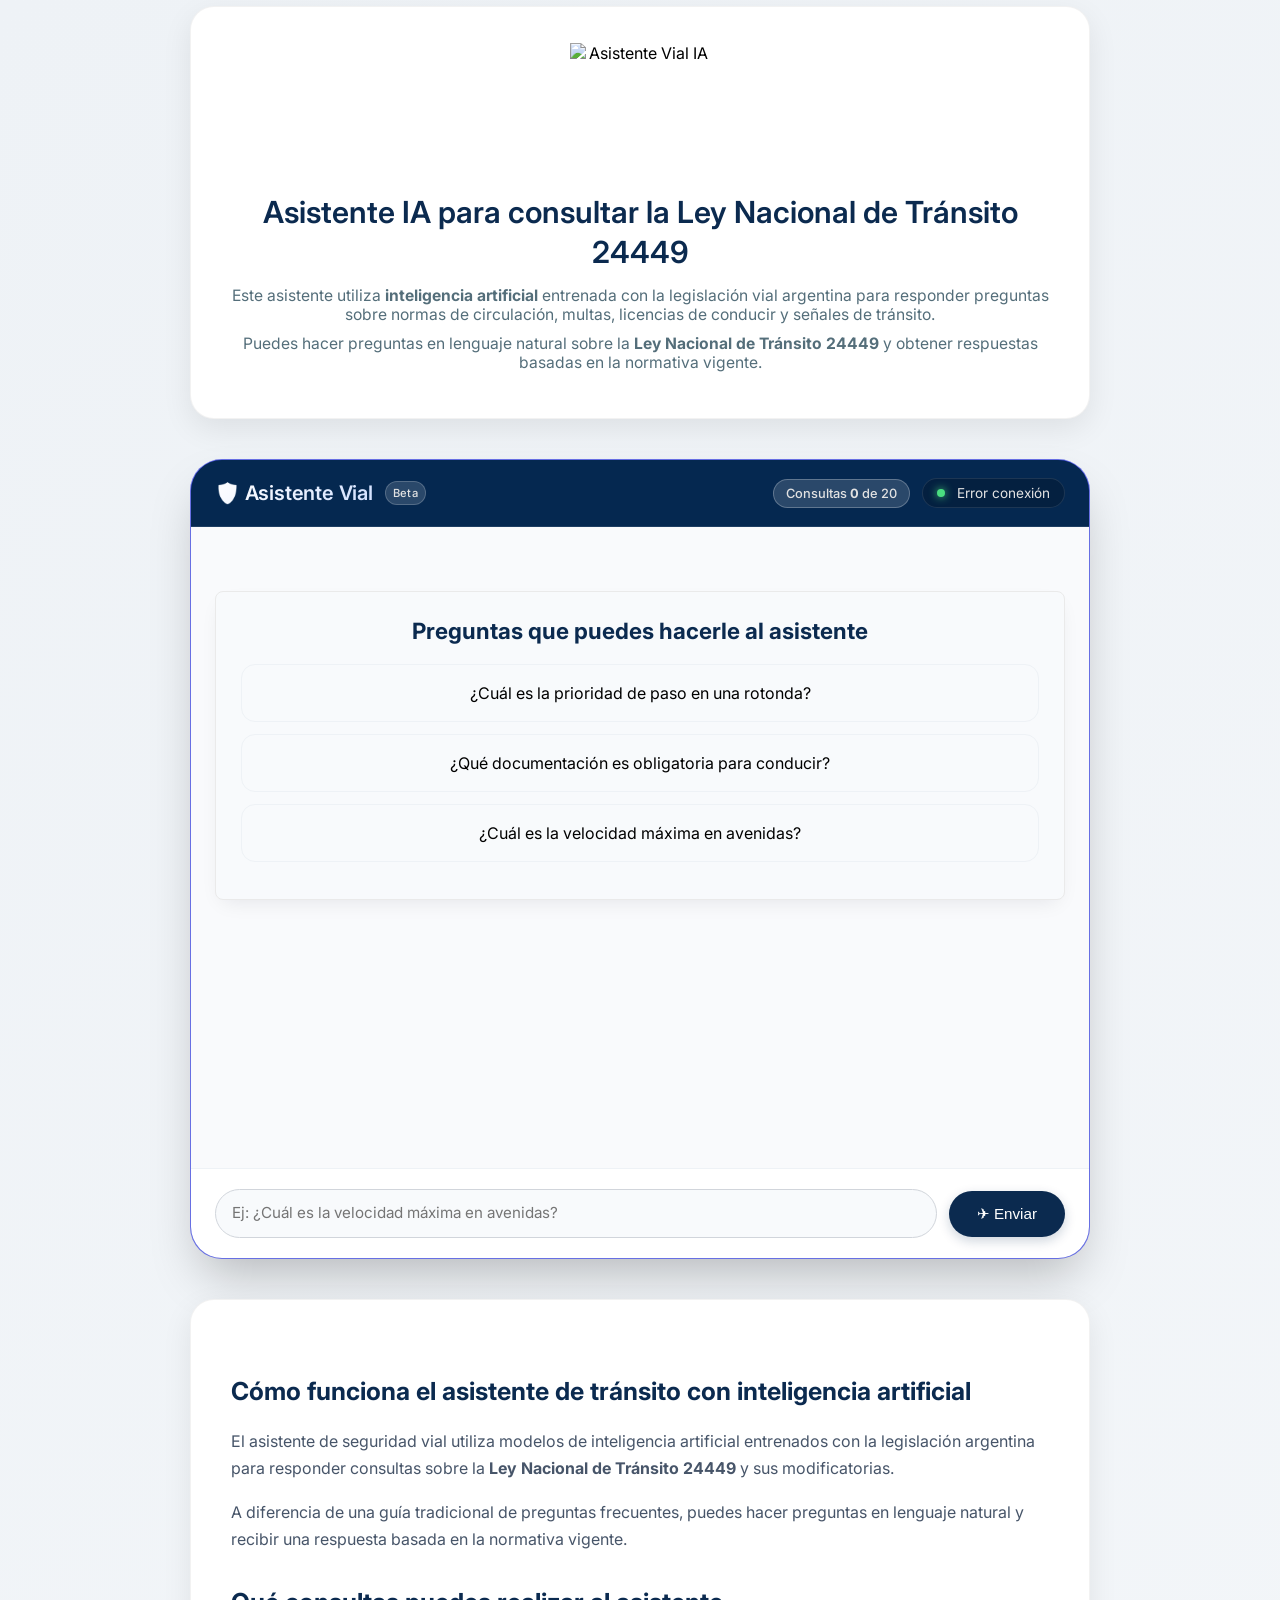
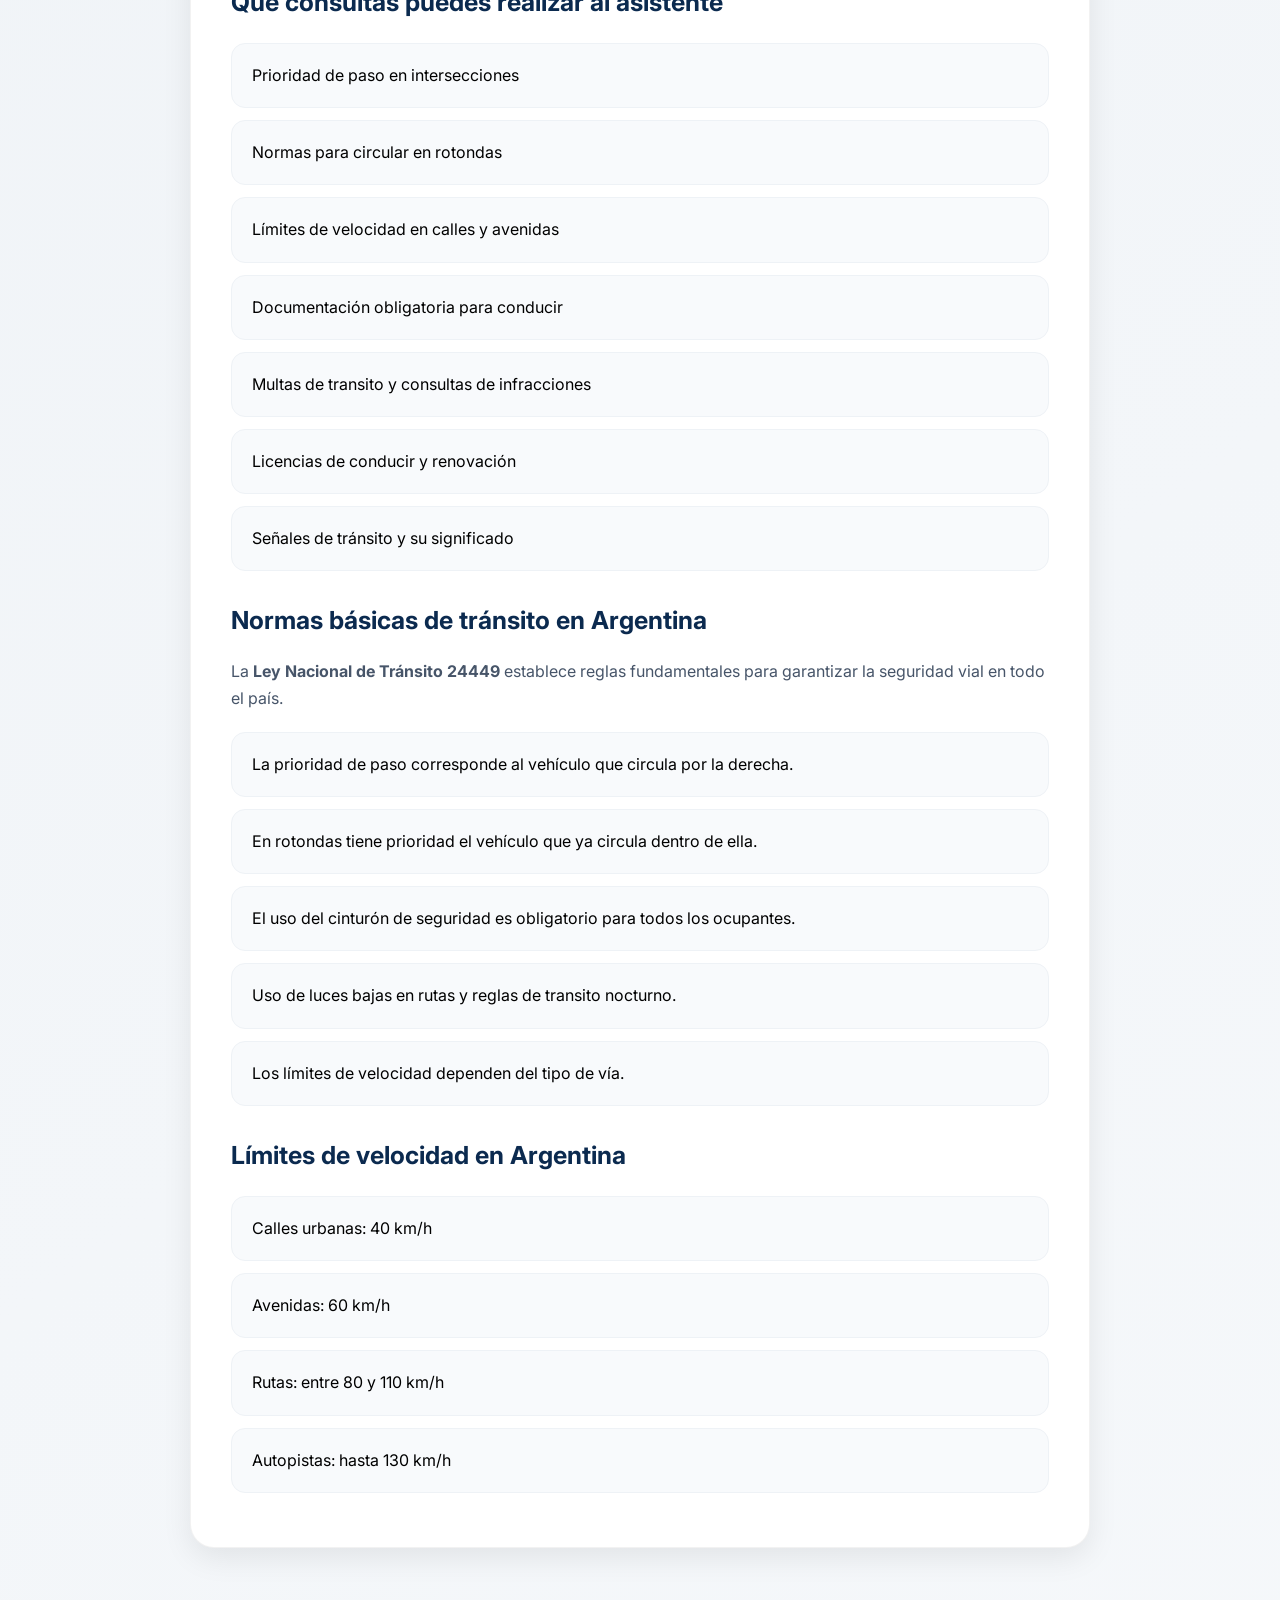
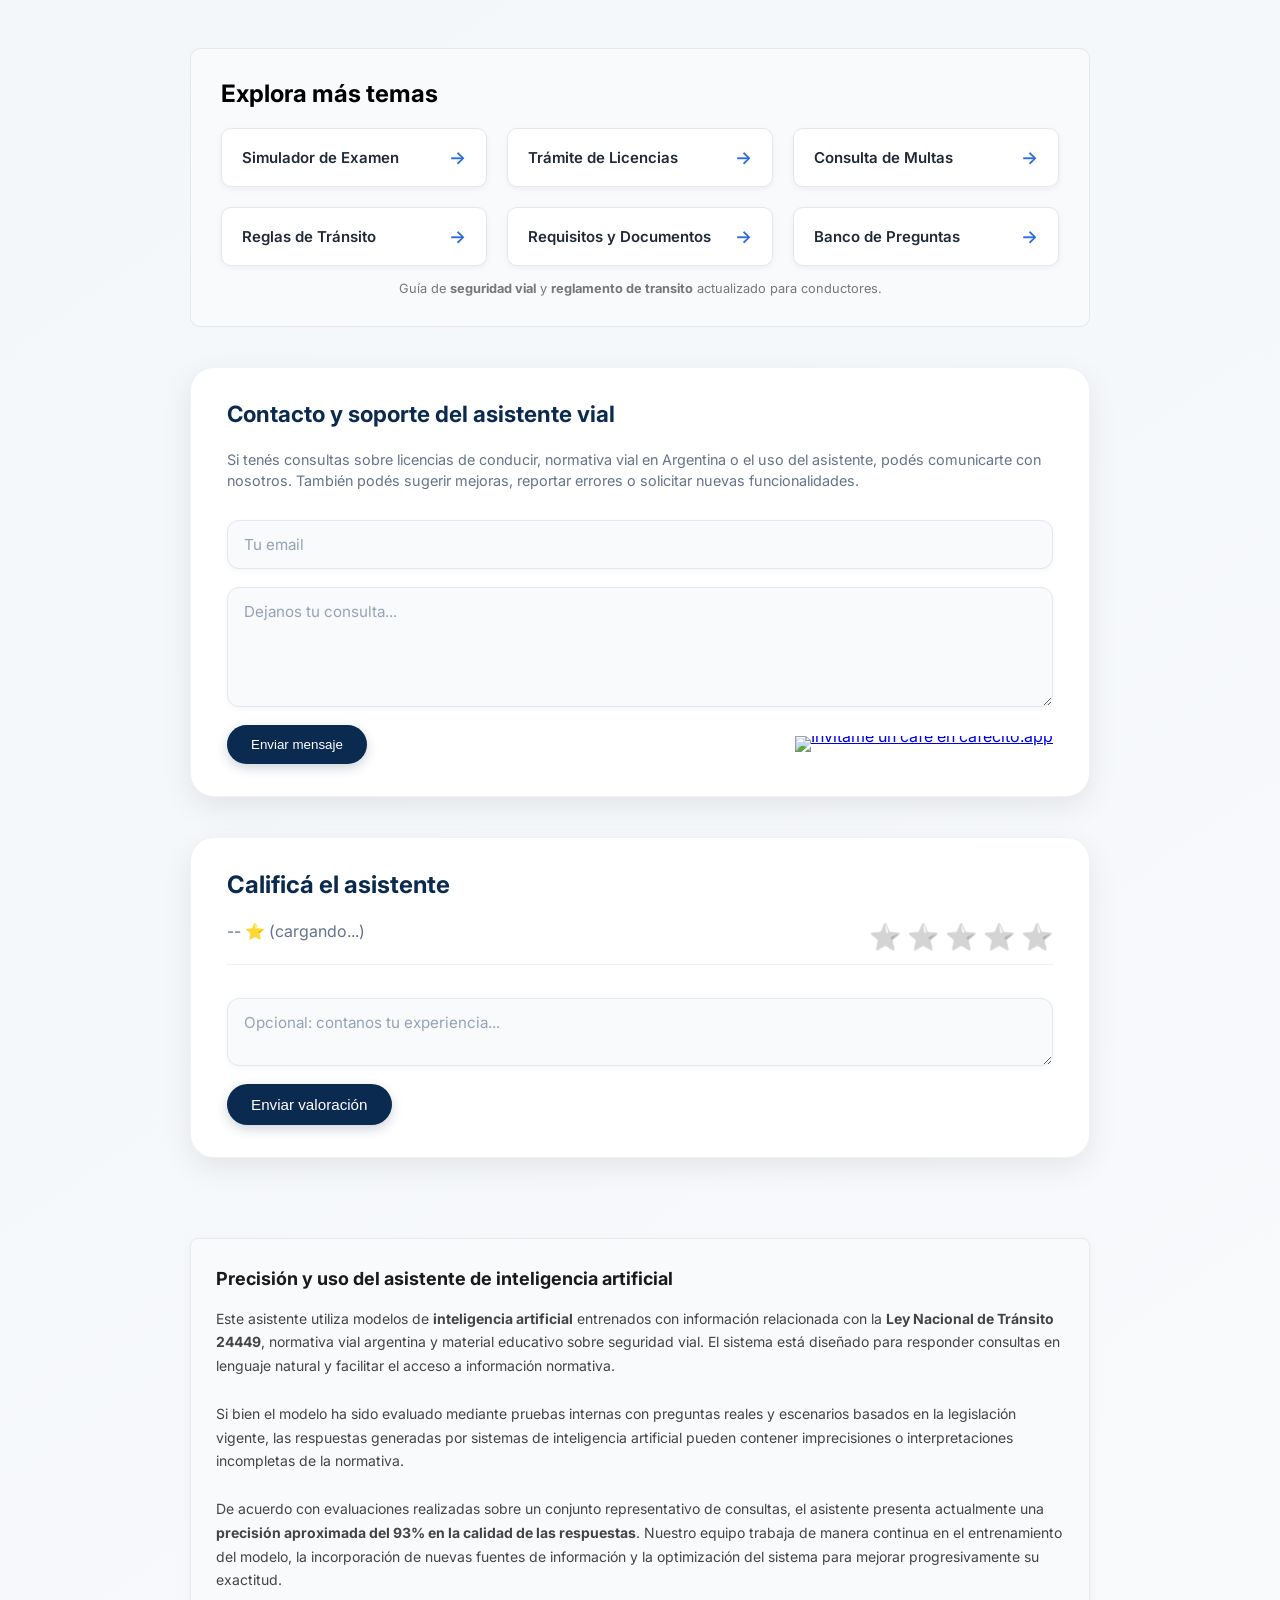
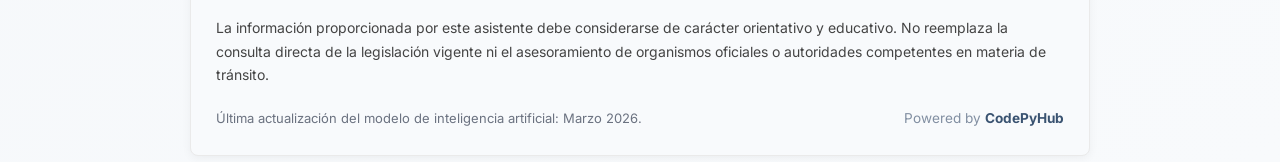
==== frontend/index.html @ a0063a39 "implemente seguridad en el examen con token de autenticacion, rate limit, etc. movi la logica al bac" ====
<!DOCTYPE html>
<html lang="es">
<head>
<meta charset="UTF-8">
<meta name="viewport" content="width=device-width, initial-scale=1.0">
<title>Asistente IA Ley de Tránsito 24449 | Consultar normas viales</title>
<meta name="description" content="Consultá gratis a una inteligencia artificial sobre la Ley Nacional de Tránsito 24449 en Argentina. Preguntá sobre multas, licencias de conducir, señales viales, prioridades de paso y normas de circulación.">
<meta name="robots" content="index, follow, max-snippet:-1, max-image-preview:large">
<link rel="canonical" href="https://seguridadvial.codepyhub.com/">
<link rel="icon" type="image/x-icon" href="/favicon.ico">
<link rel="icon" type="image/png" sizes="32x32" href="/static/favicon-32x32.png">
<link rel="icon" type="image/png" sizes="16x16" href="/static/favicon-16x16.png">
<link rel="icon" type="image/png" sizes="192x192" href="/static/android-chrome-192x192.png">
<link rel="icon" type="image/png" sizes="512x512" href="/static/android-chrome-512x512.png">
<link rel="apple-touch-icon" href="/static/apple-touch-icon.png">
<link rel="manifest" href="/static/site.webmanifest">
<meta name="theme-color" content="#000000">
<meta name="mobile-web-app-capable" content="yes">
<meta name="apple-mobile-web-app-status-bar-style" content="black-translucent">
<link rel="stylesheet" href="/frontend/css/styles.css?v=1.0.54">
<link href="https://fonts.googleapis.com/css2?family=Inter:wght@400;500;600&display=swap" rel="stylesheet">
<meta property="og:title" content="Asistente IA de la Ley de Tránsito 24449">
<meta property="og:description" content="Consultá normas de tránsito y la Ley 24449 usando inteligencia artificial.">
<meta property="og:type" content="website">
<meta property="og:url" content="https://seguridadvial.codepyhub.com/">
<meta property="og:locale" content="es_AR">
<meta property="og:site_name" content="Asistente Vial IA">
<meta name="twitter:card" content="summary_large_image">
<meta name="twitter:title" content="Asistente IA Ley de Tránsito 24449">
<meta name="twitter:description" content="Preguntá a una inteligencia artificial sobre normas de tránsito en Argentina">
<meta property="og:image" content="https://seguridadvial.codepyhub.com/static/screenshot-desktop.png">
<meta name="twitter:image" content="https://seguridadvial.codepyhub.com/static/screenshot-desktop.png">

<script type="application/ld+json">
{
"@context":"https://schema.org",
"@type":"WebSite",
"name":"Asistente de Seguridad Vial IA",
"url":"https://seguridadvial.codepyhub.com/",
"inLanguage":"es-AR",
"potentialAction":{
"@type":"SearchAction",
"target":"https://seguridadvial.codepyhub.com/?q={search_term_string}",
"query-input":"required name=search_term_string"
}
}
</script>

<script type="application/ld+json">
{
  "@context": "https://schema.org",
  "@type": "SoftwareApplication",
  "name": "Asistente de Seguridad Vial IA",
  "applicationCategory": "LegalAssistant",
  "operatingSystem": "Web",
  "url": "https://seguridadvial.codepyhub.com/",
  "description": "Asistente basado en inteligencia artificial para consultar la Ley Nacional de Tránsito 24449 en Argentina.",
  "inLanguage": "es-AR",
  "offers": {
    "@type": "Offer",
    "price": "0",
    "priceCurrency": "ARS"
  },
  "aggregateRating": {
    "@type": "AggregateRating",
    "ratingValue": "4.9",
    "reviewCount": "12"
  }
}
</script>

<script type="application/ld+json">
{
"@context":"https://schema.org",
"@type":"WebApplication",
"name":"Asistente IA Ley de Tránsito 24449",
"url":"https://seguridadvial.codepyhub.com/",
"applicationCategory":"LegalAssistant",
"browserRequirements":"Requires JavaScript",
"description":"Herramienta de inteligencia artificial para consultar la Ley Nacional de Tránsito 24449 en Argentina.",
"inLanguage":"es-AR"
}
</script>

<script type="application/ld+json">
{
"@context":"https://schema.org",
"@type":"FAQPage",
"mainEntity":[
{
"@type":"Question",
"name":"¿Quién tiene prioridad en una rotonda?",
"acceptedAnswer":{
"@type":"Answer",
"text":"Tiene prioridad el vehículo que ya circula dentro de la rotonda."
}
},
{
"@type":"Question",
"name":"¿Cuál es la velocidad máxima en avenidas?",
"acceptedAnswer":{
"@type":"Answer",
"text":"La velocidad máxima general en avenidas es de 60 km/h salvo señalización diferente."
}
},
{
"@type":"Question",
"name":"¿Qué documentos debo llevar para conducir?",
"acceptedAnswer":{
"@type":"Answer",
"text":"Debes portar licencia de conducir vigente, DNI, cédula del vehículo y comprobante de seguro obligatorio."
}
}
]
}
</script>

<script src="https://analytics.ahrefs.com/analytics.js" data-key="5gba/mo6naqTxAq/7fGZrQ" async></script>

</head>
<body>
<div class="page">
<section class="welcome-title">
<div class="logo-icon">
  <img src="/static/apple-touch-icon.png" alt="Asistente Vial IA" />
</div><h1>Asistente IA para consultar la Ley Nacional de Tránsito 24449</h1>
<p>
Este asistente utiliza <strong>inteligencia artificial</strong> entrenada con la legislación vial argentina para responder preguntas sobre normas de circulación, multas, licencias de conducir y señales de tránsito.
</p>
<p>
Puedes hacer preguntas en lenguaje natural sobre la <strong>Ley Nacional de Tránsito 24449</strong> y obtener respuestas basadas en la normativa vigente.
</p>
</section>

<div class="app">
<header class="header">
<div class="header-left">
<div class="logo">🛡️ Asistente Vial</div>
<span class="badge">Beta</span>
</div>

<div class="header-right">
<div class="query-counter" id="queryCounter">
<span id="queryLabel">Consultas</span>
<strong id="queryCount">0</strong>
<span id="queryLimit">de 20</span>
</div>

<div class="status online">
Conectado
</div>
<button id="logoutBtn" class="logout-btn" style="display:none;">
Cerrar sesión
</button>
</div>

</header>
<main id="chat" class="chat-window" role="application" aria-label="Asistente IA de tránsito">
<section class="welcome">
<h2>Preguntas que puedes hacerle al asistente</h2>
<ul class="faq-list">
<li>¿Cuál es la prioridad de paso en una rotonda?</li>
<li>¿Qué documentación es obligatoria para conducir?</li>
<li>¿Cuál es la velocidad máxima en avenidas?</li>
</ul>
</section>

</main>
<footer class="input-area">
<textarea
id="question" maxlength="400"
placeholder="Ej: ¿Cuál es la velocidad máxima en avenidas?"
autocomplete="off"
aria-label="Escribe tu pregunta sobre tránsito"
rows="1"
></textarea>

<button id="send">
✈ Enviar
</button>

</footer>
</div>
<section class="cta-login" id="ctaLogin" style="display:none;">
<h3>Consultas gratuitas sobre tránsito</h3>
<p>
Creá una cuenta gratuita para seguir consultando al asistente inteligente sobre normas viales en Argentina.
</p>
<div class="cta-buttons" id="authButtons">
<a href="/frontend/login.html" class="auth-btn login-btn">
Iniciar sesión
</a>
<a href="/frontend/register.html" class="auth-btn register-btn">
Crear cuenta
</a>
</div>
</section>

<section class="seo-content">
<h2>Cómo funciona el asistente de tránsito con inteligencia artificial</h2>
<p>
El asistente de seguridad vial utiliza modelos de inteligencia artificial entrenados con la legislación argentina para responder consultas sobre la <strong>Ley Nacional de Tránsito 24449</strong> y sus modificatorias.
</p>
<p>
A diferencia de una guía tradicional de preguntas frecuentes, puedes hacer preguntas en lenguaje natural y recibir una respuesta basada en la normativa vigente.
</p>
<h2>Qué consultas puedes realizar al asistente</h2>
<ul class="faq-list">
<li>Prioridad de paso en intersecciones</li>
<li>Normas para circular en rotondas</li>
<li>Límites de velocidad en calles y avenidas</li>
<li>Documentación obligatoria para conducir</li>
<li>Multas de transito y consultas de infracciones</li>
<li>Licencias de conducir y renovación</li>
<li>Señales de tránsito y su significado</li>
</ul>
<h2>Normas básicas de tránsito en Argentina</h2>
<p>
La <strong>Ley Nacional de Tránsito 24449</strong> establece reglas fundamentales para garantizar la seguridad vial en todo el país.
</p>

<ul class="faq-list">
<li>La prioridad de paso corresponde al vehículo que circula por la derecha.</li>
<li>En rotondas tiene prioridad el vehículo que ya circula dentro de ella.</li>
<li>El uso del cinturón de seguridad es obligatorio para todos los ocupantes.</li>
<li>Uso de luces bajas en rutas y reglas de transito nocturno.</li>
<li>Los límites de velocidad dependen del tipo de vía.</li>
</ul>

<h2>Límites de velocidad en Argentina</h2>

<ul class="faq-list">
<li>Calles urbanas: 40 km/h</li>
<li>Avenidas: 60 km/h</li>
<li>Rutas: entre 80 y 110 km/h</li>
<li>Autopistas: hasta 130 km/h</li>
</ul>

</section>
 
<section class="faq-topics" id="seccion-enlaces" style="max-width: 900px; margin-left: auto; margin-right: auto;">
  <h2>Explora más temas</h2>
  <div class="faq-links">
    <a href="/examen/" title="Simulador de examen de transito">Simulador de Examen</a>
    <a href="/faq/licencias/" title="Tramite de licencias de conducir">Trámite de Licencias</a>
    <a href="/faq/multas/" title="Consulta de multas de transito">Consulta de Multas</a>
    <a href="/faq/normas/" title="Normativa y reglas de transito">Reglas de Tránsito</a>
    <a href="/faq/documentacion/" title="Papeles y documentacion para circular">Requisitos y Documentos</a>
    <a href="/faq/examen/" title="Preguntas examen de transito">Banco de Preguntas</a>
  </div>
  <p style="font-size: 0.8em; color: #777; text-align: center; margin-top: 15px;">
    Guía de <strong>seguridad vial</strong> y <strong>reglamento de transito</strong> actualizado para conductores.
  </p>
  <p style="display:none;">
    Encontrá respuestas sobre leyes de transito, señales y seguridad vial en Argentina. 
    Guía completa de transito para conductores y examen nacional.
  </p>
</section>

<section class="contact-section">
    <div class="contact-box">
        <h2>Contacto y soporte del asistente vial</h2>
        <p class="contact-subtitle">
        Si tenés consultas sobre licencias de conducir, normativa vial en Argentina o el uso del asistente,
        podés comunicarte con nosotros. También podés sugerir mejoras, reportar errores o solicitar nuevas funcionalidades.
        </p>
        
        <div class="contact-row">
            <input type="email" id="contactEmail" placeholder="Tu email" required>
        </div>
        
        <textarea id="contactMessage" placeholder="Dejanos tu consulta..." rows="1" maxlength="600" required ></textarea>
        
        <div class="contact-actions" style="display: flex; justify-content: space-between; align-items: center; gap: 20px; flex-wrap: wrap;">
            <button onclick="sendContact()" id="contactBtn">Enviar mensaje</button>
            
            <a href='https://cafecito.app/codepyhub' rel='noopener' target='_blank'>
                <img srcset='https://cdn.cafecito.app/imgs/buttons/button_2.png 1x, https://cdn.cafecito.app/imgs/buttons/button_2_2x.png 2x, https://cdn.cafecito.app/imgs/buttons/button_2_3.75x.png 3.75x' 
                    src='https://cdn.cafecito.app/imgs/buttons/button_2.png' 
                    alt='Invitame un café en cafecito.app' />
            </a>
        </div>
        
        <div id="contactFeedback" style="display: none; margin-top: 15px; padding: 10px; border-radius: 8px;"></div>
    </div>
</section>

<section class="review-section">
  <h2>Calificá el asistente</h2>

  <div class="review-header">
    <div class="rating-display">
      <span id="avgRating">--</span> ⭐
      <span id="totalReviews">(cargando...)</span>
    </div>

    <div class="stars" id="stars">
      <span class="star" data-value="1">⭐</span>
      <span class="star" data-value="2">⭐</span>
      <span class="star" data-value="3">⭐</span>
      <span class="star" data-value="4">⭐</span>
      <span class="star" data-value="5">⭐</span>
    </div>

  </div>

  <textarea id="reviewComment" placeholder="Opcional: contanos tu experiencia..." maxlength="600"></textarea>

<button id="reviewSubmit">Enviar valoración</button>
  <div id="reviewFeedback" style="display: none;"></div>
</section>

<section class="ai-disclaimer">
<h2>Precisión y uso del asistente de inteligencia artificial</h2>
<p>
Este asistente utiliza modelos de <strong>inteligencia artificial</strong> entrenados con información relacionada con la 
<strong>Ley Nacional de Tránsito 24449</strong>, normativa vial argentina y material educativo sobre seguridad vial.
El sistema está diseñado para responder consultas en lenguaje natural y facilitar el acceso a información normativa.
</p><br>

<p>
Si bien el modelo ha sido evaluado mediante pruebas internas con preguntas reales y escenarios basados en la legislación vigente,
las respuestas generadas por sistemas de inteligencia artificial pueden contener imprecisiones o interpretaciones incompletas
de la normativa.
</p><br>

<p>
De acuerdo con evaluaciones realizadas sobre un conjunto representativo de consultas, el asistente presenta actualmente una
<strong>precisión aproximada del 93% en la calidad de las respuestas</strong>. Nuestro equipo trabaja de manera continua en el
entrenamiento del modelo, la incorporación de nuevas fuentes de información y la optimización del sistema para mejorar
progresivamente su exactitud.
</p><br>

<p>
La información proporcionada por este asistente debe considerarse de carácter orientativo y educativo. No reemplaza la consulta
directa de la legislación vigente ni el asesoramiento de organismos oficiales o autoridades competentes en materia de tránsito.
</p>
<div class="final" style="display: flex; justify-content: space-between; align-items: baseline; margin-top: 20px;">
  <p class="ai-update" style="margin: 0;">
  Última actualización del modelo de inteligencia artificial: Marzo 2026.
  </p>

  <small class="contact-signature">
      Powered by <strong>CodePyHub</strong>
  </small>
</div>
</section>

</div>

<script src="/frontend/js/app.js?v=1.84"></script>
<script>
  const textarea = document.getElementById('question');
  const MAX_HEIGHT = 150;
  const MAX_LENGTH = 400;

  if (textarea) {
    textarea.addEventListener('input', () => {
      textarea.style.height = 'auto';
      const newHeight = textarea.scrollHeight;
      if (newHeight <= MAX_HEIGHT) {
        textarea.style.height = newHeight + 'px';
        textarea.style.overflowY = 'hidden';
      } else {
        textarea.style.height = MAX_HEIGHT + 'px';
        textarea.style.overflowY = 'auto';
      }
      if (textarea.value.length >= MAX_LENGTH) {
        textarea.style.borderColor = 'red';
      } else {
        textarea.style.borderColor = '';
      }
    });
  }

  if ('serviceWorker' in navigator) {
    window.addEventListener('load', () => {
      navigator.serviceWorker.register('/static/sw.js')
        .then(reg => console.log('PWA: Asistente Vial listo'))
        .catch(err => console.error('PWA: Error', err));
    });
  }

  document.addEventListener('DOMContentLoaded', function() {
    const simuladorLink = document.querySelector('a[href="/examen/"]');
    if (simuladorLink) {
      simuladorLink.addEventListener('click', function(e) {
        e.preventDefault();

        const mensaje = document.createElement('div');
        mensaje.textContent = '¡Nuevo simulador! Estará disponible el próximo lunes 30, con más funcionalidades y mayor seguridad.';
        mensaje.style.position = 'fixed';
        mensaje.style.bottom = '20px';
        mensaje.style.left = '50%';
        mensaje.style.transform = 'translateX(-50%)';
        mensaje.style.backgroundColor = '#1a3e6f';
        mensaje.style.color = 'white';
        mensaje.style.padding = '12px 24px';
        mensaje.style.borderRadius = '40px';
        mensaje.style.fontSize = '0.9rem';
        mensaje.style.fontWeight = '500';
        mensaje.style.zIndex = '9999';
        mensaje.style.boxShadow = '0 4px 12px rgba(0,0,0,0.2)';
        mensaje.style.animation = 'fadeInUp 0.3s ease';
        document.body.appendChild(mensaje);

        setTimeout(() => {
          mensaje.style.opacity = '0';
          mensaje.style.transition = 'opacity 0.3s';
          setTimeout(() => mensaje.remove(), 300);
        }, 5000);
      });
    }
  });
</script>

<style>
@keyframes fadeInUp {
  from {
    opacity: 0;
    transform: translate(-50%, 20px);
  }
  to {
    opacity: 1;
    transform: translate(-50%, 0);
  }
}
</style>

</body>
</html>
---- frontend/css/styles.css ----
* {
    margin: 0;
    padding: 0;
    box-sizing: border-box;
}

body {
    font-family: 'Inter', sans-serif;
    background: linear-gradient(145deg, #eef2f6 0%, #f8fafc 100%);
    min-height: 100vh;
    display: flex;
    justify-content: center;
    align-items: flex-start;
    padding: 6px 6px;
}

.page{
    width:100%;
    max-width:1000px;
    margin:0 auto;
    display:flex;
    flex-direction:column;
    align-items:center;
    gap:40px;
    padding-left:16px;
    padding-right:16px;
}

/* ========================= */
/* HERO TITLE */
/* ========================= */
.welcome-title{
    width:100%;
    max-width:900px;
    text-align:center;
    background:white;
    padding:36px 32px;
    border-radius:24px;
    box-shadow:0 10px 30px rgba(0,0,0,0.08);
    border:1px solid rgba(0,0,0,0.05);
}

.welcome-title span{
    font-size:3rem;
    display:block;
    margin-bottom:14px;
}

.welcome-title h1{
    font-size:1.9rem;
    font-weight:600;
    color:#0b2a4f;
    margin-bottom:14px;
    line-height:1.3;
}

.welcome-title p{
    color:#546e7a;
    font-size:0.98rem;
    margin-bottom:10px;
}

/* ========================= */
/* APP CONTAINER */
/* ========================= */
.app{
    width:100%;
    max-width:900px;
    height:85vh;
    min-height:800px;
    background:#2530d6;
    border-radius:32px;
    box-shadow:0 25px 50px -12px rgba(0,0,0,0.25);
    display:flex;
    flex-direction:column;
    overflow:hidden;
    border:1px solid rgba(255,255,255,0.3);
}

/* HEADER */
.header {
    background: #052850;
    color: rgb(226, 226, 226);
    padding: 18px 24px;
    display: flex;
    justify-content: space-between;
    align-items: center;
    border-bottom: 1px solid rgba(255, 255, 255, 0.1);
}

.header-left {
    display: flex;
    align-items: center;
    gap: 12px;
}

.header-right {
    display: flex;
    align-items: center;
    gap: 12px;
}

.logo {
    font-weight: 600;
    font-size: 1.25rem;
    letter-spacing: -0.01em;
    background: linear-gradient(135deg, #fff, #d1e0ff);
    -webkit-background-clip: text;
    -webkit-text-fill-color: transparent;
    background-clip: text;
}

.badge {
    background: rgba(255, 255, 255, 0.15);
    padding: 4px 7px;
    border-radius: 40px;
    font-size: 0.7rem;
    font-weight: 500;
    letter-spacing: 0.3px;
    border: 1px solid rgba(255, 255, 255, 0.2);
}

.status {
    font-size: 0.85rem;
    display: flex;
    align-items: center;
    gap: 6px;
    background: rgba(0, 0, 0, 0.2);
    padding: 6px 14px;
    border-radius: 40px;
    border: 1px solid rgba(255, 255, 255, 0.1);
}

.status.online::before {
    content: '';
    display: inline-block;
    width: 8px;
    height: 8px;
    background: #4ade80;
    border-radius: 50%;
    box-shadow: 0 0 8px #4ade80;
    margin-right: 6px;
}

/* QUERY COUNTER */
.query-counter{
    font-size:0.8rem;
    background:rgba(255,255,255,0.15);
    padding:6px 12px;
    border-radius:40px;
    border:1px solid rgba(255,255,255,0.25);
    font-weight:500;
}

/* CHAT WINDOW */
.chat-window {
    flex: 1.5;
    overflow-y: auto;
    padding: 24px;
    background: #f9fafc;
    display: flex;
    flex-direction: column;
    gap: 32px;
    scroll-behavior: smooth;
}

/* ========================= */
/* CHAT INTRO QUESTIONS */
/* ========================= */
.welcome{
    text-align:center;
    padding:24px 20px;
    background:white;
    border-radius:20px;
    box-shadow:0 8px 20px -8px rgba(0,20,40,0.1);
    border:1px solid rgba(0,0,0,0.04);
}

.welcome h2{
    font-size:1.4rem;
    color:#0b2a4f;
    margin-bottom:16px;
}

.welcome p{
    color:#546e7a;
    font-size:0.95rem;
}

/* ========================= */
/* MESSAGES */
.message {
    max-width: 65%;
    padding: 14px 18px;
    border-radius: 20px;
    line-height: 1.5;
    font-size: 0.95rem;
    word-wrap: break-word;
    box-shadow: 0 2px 10px rgba(0, 0, 0, 0.02);
    animation: fadeIn 0.3s ease;
}

@keyframes fadeIn {
    from { opacity: 0; transform: translateY(8px); }
    to { opacity: 1; transform: translateY(0); }
}

.message.user {
    background: #0b2a4f;
    color: white;
    align-self: flex-end;
    border-bottom-right-radius: 4px;
}

.message.bot {
    background: white;
    color: #1e2f3e;
    align-self: flex-start;
    border-bottom-left-radius: 4px;
    border: 1px solid #eef2f6;
}

.message.bot.typing {
    background: #eef2f6;
    color: #4b5563;
    font-style: italic;
    display: flex;
    align-items: center;
    gap: 6px;
}

.typing-indicator {
    display: inline-flex;
    gap: 4px;
}

.typing-indicator span {
    width: 6px;
    height: 6px;
    background: #6b7280;
    border-radius: 50%;
    animation: typing 1.4s infinite;
}

.typing-indicator span:nth-child(2) { animation-delay: 0.2s; }
.typing-indicator span:nth-child(3) { animation-delay: 0.4s; }

@keyframes typing {
    0%, 60%, 100% { opacity: 0.3; transform: translateY(0); }
    30% { opacity: 1; transform: translateY(-4px); }
}

/* INPUT AREA */
.input-area {
    display: flex;
    padding: 20px 24px;
    background: white;
    border-top: 1px solid #eef2f6;
    gap: 12px;
    align-items: center;
}

.input-area input {
    flex: 1;
    min-width: 0;
    padding: 14px 18px;
    border: 1px solid #e2e8f0;
    border-radius: 40px;
    font-size: 0.95rem;
    outline: none;
    transition: all 0.2s;
    background: #f8fafc;
}

.input-area input:focus {
    border-color: #0b2a4f;
    box-shadow: 0 0 0 3px rgba(11, 42, 79, 0.1);
    background: white;
}

.input-area input::placeholder {
    color: #94a3b8;
}

.input-area button {
    flex: 0 0 auto;
    background: #0b2a4f;
    color: white;
    border: none;
    padding: 14px 28px;
    border-radius: 40px;
    font-weight: 500;
    font-size: 0.95rem;
    cursor: pointer;
    transition: all 0.2s;
    box-shadow: 0 4px 12px rgba(11, 42, 79, 0.2);
    white-space: nowrap;
}

.input-area button:hover {
    background: #15457c;
    transform: scale(1.02);
    box-shadow: 0 6px 16px rgba(11, 42, 79, 0.3);
}

.input-area button:active {
    transform: scale(0.98);
}

.input-area textarea {
    flex: 1;
    min-width: 0;
    padding: 12px 16px;
    border: 1px solid #d1d5db;
    border-radius: 40px;
    font-size: 0.95rem;
    outline: none;
    transition: all 0.2s;
    background: #f8fafc;
    resize: none;
    overflow-y: hidden;
    font-family: 'Inter', sans-serif;
    line-height: 1.5;
    min-height: 44px;
    max-height: 180px;
}

.input-area textarea:focus {
    border-color: #0b2a4f;
    box-shadow: 0 0 0 3px rgba(11, 42, 79, 0.1);
    background: white;
}

.input-area textarea::-webkit-scrollbar {
    display: none;
}

.input-area textarea::-webkit-scrollbar-track {
    background: #f1f5f9;
    border-radius: 10px;
}

.input-area textarea::-webkit-scrollbar-thumb {
    background: #cbd5e1;
    border-radius: 10px;
}
/* SCROLLBAR */
.chat-window::-webkit-scrollbar {
    width: 6px;
}

.chat-window::-webkit-scrollbar-track {
    background: #f1f5f9;
}

.chat-window::-webkit-scrollbar-thumb {
    background: #cbd5e1;
    border-radius: 10px;
}

.chat-window::-webkit-scrollbar-thumb:hover {
    background: #94a3b8;
}

/* ========================= */
/* SEO / FAQ CONTENT */
.seo-content {
    width:100%;
    max-width:900px;
    background:white;
    border-radius:24px;
    padding:42px 40px;
    box-shadow:0 10px 30px rgba(0,0,0,0.08);
    border:1px solid rgba(0,0,0,0.05);
    line-height:1.7;
}

.seo-content h2{
    font-size:1.55rem;
    color:#0b2a4f;
    margin-top:28px;
    margin-bottom:16px;
}

.seo-content p{
    color:#475569;
    margin-bottom:16px;
}

.faq-list {
    list-style: none;
    margin-top: 20px;
}

.faq-list li {
    background: #f8fafc;
    padding: 18px 20px;
    border-radius: 14px;
    margin-bottom: 12px;
    border: 1px solid #eef2f6;
    transition: all 0.2s;
}

.faq-list li:hover {
    background: #f1f5f9;
    transform: translateY(-1px);
}

.faq-list strong {
    color: #0b2a4f;
}

.faq-cta-btn {
    display: inline-block;
    background: #0b2a4f;
    color: white;
    text-decoration: none;
    padding: 14px 28px;
    border-radius: 40px;
    font-weight: 500;
    font-size: 0.95rem;
    cursor: pointer;
    transition: all 0.2s;
    box-shadow: 0 4px 12px rgba(11, 42, 79, 0.2);
}

.faq-cta-btn:hover {
    background: #15457c;
    transform: scale(1.02);
    box-shadow: 0 6px 16px rgba(11, 42, 79, 0.3);
}

.faq-cta-btn:active {
    transform: scale(0.98);
}

/* ========================= */
/* BOTÓN CERRAR SESIÓN */
.logout-btn {
    background: #dc2626;             
    color: white;
    border: none;
    padding: 10px 24px;
    border-radius: 40px;
    font-weight: 500;
    font-size: 0.95rem;
    cursor: pointer;
    transition: all 0.2s;
    box-shadow: 0 4px 12px rgba(220, 38, 38, 0.3);
}

.logout-btn:hover {
    background: #b91c1c;             
    transform: scale(1.02);
    box-shadow: 0 6px 16px rgba(220, 38, 38, 0.4);
}

.logout-btn:active {
    transform: scale(0.98);
}

/* CTA LOGIN */
.cta-login{
    width:100%;
    max-width:900px;
    background:white;
    padding:36px;
    border-radius:24px;
    text-align:center;
    box-shadow:0 10px 30px rgba(0,0,0,0.08);
    border:1px solid rgba(0,0,0,0.05);
}

.cta-login h3{
    font-size:1.5rem;
    color:#0b2a4f;
    margin-bottom:10px;
}

.cta-login p{
    color:#64748b;
    margin-bottom:24px;
}

.cta-buttons{
    display:flex;
    justify-content:center;
    gap:16px;
    margin-top:20px;
    flex-wrap:wrap;
}

.cta-btn,
.cta-btn:visited,
.cta-btn:hover,
.cta-btn:active{
    text-decoration:none;
    display:inline-block;
}

/* ======================
   ENLACES COMO BOTONES 
========================= */
.auth-btn {
    display: inline-block;
    background: #0b2a4f;       
    color: white;
    text-decoration: none;      
    padding: 14px 28px;
    border-radius: 40px;
    font-weight: 500;
    font-size: 0.95rem;
    cursor: pointer;
    transition: all 0.2s;
    box-shadow: 0 4px 12px rgba(11, 42, 79, 0.2);
    text-align: center;
}

.auth-btn:hover {
    background: #15457c;
    transform: scale(1.02);
    box-shadow: 0 6px 16px rgba(11, 42, 79, 0.3);
}

.auth-btn:active {
    transform: scale(0.98);
}

.logo-icon {
  display: flex;
  align-items: center;
  justify-content: center;
  margin-bottom: 10px;
}

.logo-icon img {
  width: 140px;
  height: 140px;
  object-fit: contain;
}


/* ========================= */
/* AI DISCLAIMER */
.ai-disclaimer{
    width:100%;
    max-width:900px;
    background:#ffffff;
    border-radius:16px;
    padding:32px 36px;
    border:1px solid #e6e8ec;
    box-shadow:0 2px 10px rgba(0,0,0,0.05);
    font-size:14px;
    line-height:1.7;
    color:#444;
}

.ai-disclaimer h2{
    font-size:18px;
    margin-bottom:12px;
    color:#1a1a1a;
}

.ai-update{
    margin-top:14px;
    font-size:13px;
    color:#6b7280;
}

/* ========================= */
/* TOAST LOGIN LIMIT */
.toast{
    position:fixed;
    bottom:60px;
    left:50%;
    transform:translateX(-50%);
    background:white;
    padding:20px;
    border-radius:16px;
    box-shadow:0 10px 30px rgba(0,0,0,0.2);
    z-index:9999;
    animation:toastFade 0.4s ease;
}

.toast-content{
    text-align:center;
    max-width:280px;
}

.toast strong{
    color:#0b2a4f;
    font-size:1rem;
}

.toast p{
    font-size:0.85rem;
    color:#475569;
    margin:10px 0;
}

.toast button{
    background:#0b2a4f;
    color:white;
    border:none;
    padding:10px 16px;
    border-radius:30px;
    cursor:pointer;
    font-size:0.85rem;
}

.toast button:hover{
    background:#15457c;
}

@keyframes toastFade{
    from{
        opacity:0;
        transform:translate(-50%,20px);
    }
    to{
        opacity:1;
        transform:translate(-50%,0);
    }
}

/* ========================= */
/* MOBILE */
@media (max-width:900px){
    .welcome-title{
        padding:6px 16px;
    }
    .welcome-title h1{
        font-size:1.5rem;
    }
    .seo-content{
        padding:2px 16px;
    }
    .cta-login{
        padding:2px 16px;
    }
    .ai-disclaimer{
        padding:2px 16px;
    }
    .app{
        height:75vh;
    }
}

.faq-topics{
    margin-top:60px;
    padding:30px;
    background:#f8fafc;
    border:1px solid #e5e7eb;
    border-radius:10px;
}

.faq-topics h2{
    margin-top:0;
    border:none;
}

.faq-links{
    display:grid;
    grid-template-columns:repeat(auto-fit,minmax(200px,1fr));
    gap:20px;
    margin-top:20px;
}

.faq-links a{
    display:flex;
    align-items:center;
    justify-content:space-between;
    padding:18px 20px;
    background:rgb(105, 80, 216);
    border:1px solid #e5e7eb;
    border-radius:10px;
    text-decoration:none;
    color:#1f2937;
    font-weight:600;
    font-size:15px;
    transition:all 0.2s ease;
    box-shadow:0 2px 6px rgba(0,0,0,0.05);
}

.faq-links a::after{
    content:"→";
    font-size:18px;
    color:#2d6cdf;
}

.faq-links a:hover{
    border-color:#2d6cdf;
    background:#f3f6fb;
    transform:translateY(-2px);
    box-shadow:0 8px 20px rgba(0,0,0,0.08);
}

section:last-child{
    background:#f8fafc;
    padding:25px;
    border-radius:8px;
    margin-top:40px;
    border:1px solid #eaeaea;
}

/* Contenedor de los enlaces en flexbox con wrap */
#seccion-enlaces .faq-links {
    display: flex !important;
    flex-wrap: wrap !important;
    gap: 20px !important;
    justify-content: flex-start !important;
}

/* Cada enlace como tarjeta */
#seccion-enlaces .faq-links a {
    flex: 1 1 200px !important;         
    display: flex !important;
    align-items: center !important;
    justify-content: space-between !important;
    padding: 18px 20px !important;
    background: white !important;
    border: 1px solid #e5e7eb !important;
    border-radius: 10px !important;
    text-decoration: none !important;
    color: #1f2937 !important;
    font-weight: 600 !important;
    font-size: 15px !important;
    box-shadow: 0 2px 6px rgba(0,0,0,0.05) !important;
    transition: all 0.2s ease !important;
}

/* Flecha al final */
#seccion-enlaces .faq-links a::after {
    content: "→" !important;
    font-size: 18px !important;
    color: #2d6cdf !important;
}

/* Efecto hover */
#seccion-enlaces .faq-links a:hover {
    border-color: #2d6cdf !important;
    background: #f3f6fb !important;
    transform: translateY(-2px) !important;
    box-shadow: 0 8px 20px rgba(0,0,0,0.08) !important;
}

/* ========================= */
/* CONTACT BOX - FULL WIDTH */
/* ========================= */
.contact-box {
    width: 100%;
    max-width: 900px; 
    margin: 0 auto;
    background: white;
    border-radius: 24px;
    padding: 32px 36px;
    box-shadow: 0 10px 30px rgba(0, 0, 0, 0.08);
    border: 1px solid rgba(0,0,0,0.05);

    display: flex;
    flex-direction: column;
    gap: 18px;
}

/* GRID PARA INPUTS */
.contact-row {
    display: flex;
    gap: 16px;
    flex-wrap: wrap;
}

/* EMAIL */
.contact-row input {
    flex: 1;
    min-width: 250px;
}

/* TEXTAREA FULL WIDTH */
.contact-box textarea {
    width: 100%;
    min-height: 120px;
}

/* BOTÓN + FOOTER */
.contact-actions {
    display: flex;
    justify-content: space-between;
    align-items: center;
    flex-wrap: wrap;
    gap: 10px;
}

.contact-signature {
    font-size: 0.85rem;
    color: #64748b;
    opacity: 0.8;
}

.contact-signature strong {
    color: #0b2a4f;
    font-weight: 700;
    transition: opacity 0.2s;
}

.contact-signature strong:hover {
    opacity: 0.7;
}

.contact-section {
    width: 100%;
    max-width: 900px;
    margin: 0 auto;

    display: flex;
    flex-direction: column;
    gap: 16px;
}

.contact-box h2 {
    font-size: 1.4rem;
    color: #0b2a4f;
    margin-bottom: 4px;
}

.contact-subtitle {
    font-size: 0.9rem;
    color: #64748b;
    margin-bottom: 10px;
    line-height: 1.5;
}

/* INPUTS */
.contact-box input,
.contact-box textarea {
    width: 100%;
    padding: 14px 16px;
    border-radius: 12px;
    border: 1px solid #e2e8f0;
    font-size: 0.95rem;
    background: #f8fafc;
    transition: all 0.2s;
}

.contact-box input:focus,
.contact-box textarea:focus {
    border-color: #0b2a4f;
    background: white;
    box-shadow: 0 0 0 3px rgba(11, 42, 79, 0.1);
    outline: none;
}

/* BOTÓN  */
#contactBtn {
    background: #0b2a4f;
    color: white;
    border: none;
    padding: 12px 24px;
    border-radius: 40px;
    font-weight: 500;
    cursor: pointer;
    transition: all 0.2s;
    box-shadow: 0 4px 12px rgba(11, 42, 79, 0.2);
}

#contactBtn:hover {
    background: #15457c;
    transform: scale(1.02);
    box-shadow: 0 6px 16px rgba(11, 42, 79, 0.3);
}

/* FEEDBACK */
.contact-feedback {
    font-size: 0.85rem;
    color: #16a34a;
    min-height: 18px;
}

/* ========================= */
/* CONTACT INPUT INTERACTIVE */
/* ========================= */
.contact-box input,
.contact-box textarea {
    width: 100%;
    padding: 14px 16px;
    border-radius: 12px;
    border: 1px solid #e2e8f0;
    font-size: 0.95rem;
    font-family: 'Inter', sans-serif;
    background: #f8fafc;
    transition: all 0.25s ease;    
    box-shadow: 0 2px 6px rgba(0,0,0,0.04);
}

.contact-box input:hover,
.contact-box textarea:hover {
    transform: scale(1.02);
    background: white;
    border-color: #cbd5e1;
    box-shadow: 0 8px 20px rgba(11, 42, 79, 0.12);
}

/* FOCUS  */
.contact-box input:focus,
.contact-box textarea:focus {
    transform: scale(1.02);
    border-color: #0b2a4f;
    background: white;
    box-shadow: 0 0 0 3px rgba(11, 42, 79, 0.15),
                0 8px 20px rgba(11, 42, 79, 0.15);
    outline: none;
}

/* TEXTAREA ajuste */
.contact-box textarea {
    min-height: 120px;
    resize: vertical;
}

/* PLACEHOLDER más fino */
.contact-box input::placeholder,
.contact-box textarea::placeholder {
    color: #94a3b8;
    font-weight: 400;
}

/* ========================= */
/* HEADER RESPONSIVE FIX */
/* ========================= */

@media (max-width: 600px){

     body {
        padding: 4px 4px; 
    }

    .page {
        padding-left: 4px;
        padding-right: 4px;
        gap: 20px; 
    }


    .header {
        flex-direction: column;
        align-items: flex-start;
        gap: 8px;
        padding: 12px 12px;
    }

    .header-left,
    .header-right {
        width: 100%;
        display: flex;
        justify-content: space-between;
        flex-wrap: wrap;
        gap: 6px;
    }

    .header-right {
        justify-content: space-between;
    }

    /* CONTADOR MÁS CHICO */
    .query-counter {
        font-size: 0.7rem;
        padding: 5px 10px;
    }

    /* STATUS MÁS COMPACTO */
    .status {
        font-size: 0.75rem;
        padding: 5px 10px;
    }

    /* BOTÓN LOGOUT FULL WIDTH */
    .logout-btn {
        width: 100%;
        text-align: center;
        padding: 10px;
        font-size: 0.85rem;
    }

    .status::before {
        display: none; 
    }

    .cta-buttons {
        margin-bottom: 15px;
    }

    .input-area {
        flex-direction: column;
        align-items: stretch;
        gap: 10px;
        padding: 12px 16px;
    }

    .input-area textarea {
        width: 100%;
        border-radius: 24px;
    }

    .input-area button {
        width: 100%;
        padding: 14px 0;
    }
}

/* Efecto hover para el botón de Cafecito */
.contact-actions a {
    display: inline-block;
    line-height: 0;
    transition: transform 0.3s ease;
}

.contact-actions a:hover {
    transform: scale(1.1);
}

/* Efecto hover para el botón de enviar */
.contact-actions button {
    margin: 0;
    transition: transform 0.2s ease;
    cursor: pointer;
}

.contact-actions button:hover {
    transform: scale(1.05);
}

.review-section {
    width: 100%;
    max-width: 900px;
    margin: 0 auto;

    background: white;
    border-radius: 24px;

    border: 1px solid rgba(0,0,0,0.05);
    box-shadow: 0 10px 30px rgba(0,0,0,0.08);

    padding: 32px 36px;

    display: flex;
    flex-direction: column;
    gap: 18px;
}

.review-section button {
    background: #0b2a4f;
    color: white;
    border: none;
    padding: 12px 24px;
    border-radius: 40px;
    font-weight: 500;
    font-size: 0.95rem;
    cursor: pointer;
    transition: all 0.2s;
    box-shadow: 0 4px 12px rgba(11, 42, 79, 0.2);
}

.review-section button:hover {
    background: #15457c;
    transform: scale(1.02);
    box-shadow: 0 6px 16px rgba(11, 42, 79, 0.3);
}

.review-section button:active {
    transform: scale(0.98);
}

.rating-display {
    font-size: 18px;
    margin-bottom: 10px;
    color: #ccc;
}

.stars span {
    font-size: 26px;
    cursor: pointer;
    color: #cbd5e1;
    transition: all 0.2s;
}

.stars span:hover,
.stars span.active {
    color: gold;
    transform: scale(1.15);
}

#reviewComment {
    width: 100%;
    margin-top: 15px;
    padding: 10px;
    border-radius: 8px;
}

#reviewFeedback {
    margin-top: 10px;
    font-size: 14px;
}

.review-header {
    display: flex;
    align-items: center;
    justify-content: space-between;
    flex-wrap: wrap;
    gap: 12px;

    padding-bottom: 12px;
    border-bottom: 1px solid #eef2f6; 
}

.rating-display {
    font-size: 16px;
    color: #64748b;
    white-space: nowrap;
}

.stars {
    display: flex;
    gap: 6px;
}

#reviewComment {
    width: 100%;
    padding: 14px 16px;
    border-radius: 12px;
    border: 1px solid #e2e8f0;
    background: #f8fafc;
    transition: all 0.2s;
}

#reviewComment:focus {
    border-color: #0b2a4f;
    background: white;
    box-shadow: 0 0 0 3px rgba(11, 42, 79, 0.1);
}

.review-section button {
    align-self: flex-start; 
}

.review-section h2 {
    margin-bottom: 4px;
    color: #0b2a4f;
}

/* ========================= */
/* REVIEW TEXTAREA CONSISTENTE */
/* ========================= */

.review-section textarea {
    width: 100%;
    padding: 14px 16px;
    border-radius: 12px;
    border: 1px solid #e2e8f0;
    font-size: 0.95rem;
    font-family: 'Inter', sans-serif;
    background: #f8fafc;
    transition: all 0.25s ease;

    /* mismo efecto base */
    box-shadow: 0 2px 6px rgba(0,0,0,0.04);
}

/* HOVER */
.review-section textarea:hover {
    transform: scale(1.02);
    background: white;
    border-color: #cbd5e1;
    box-shadow: 0 8px 20px rgba(11, 42, 79, 0.12);
}

/* FOCUS */
.review-section textarea:focus {
    transform: scale(1.02);
    border-color: #0b2a4f;
    background: white;
    box-shadow: 0 0 0 3px rgba(11, 42, 79, 0.15),
                0 8px 20px rgba(11, 42, 79, 0.15);
    outline: none;
}

/* PLACEHOLDER */
.review-section textarea::placeholder {
    color: #94a3b8;
    font-weight: 400;
}

.star {
    filter: grayscale(100%);
}

.star.active {
    filter: grayscale(0%);
}

/* Estilos para mensajes de valoración */
.review-feedback {
    margin-top: 15px;
    padding: 12px;
    border-radius: 8px;
    font-size: 14px;
    text-align: center;
    transition: opacity 0.5s ease;
}

.review-feedback.success {
    background-color: #d4edda;
    color: #155724;
    border: 1px solid #c3e6cb;
}

.review-feedback.error {
    background-color: #f8d7da;
    color: #721c24;
    border: 1px solid #f5c6cb;
}

.review-feedback.warning {
    background-color: #fff3cd;
    color: #856404;
    border: 1px solid #ffeeba;
}
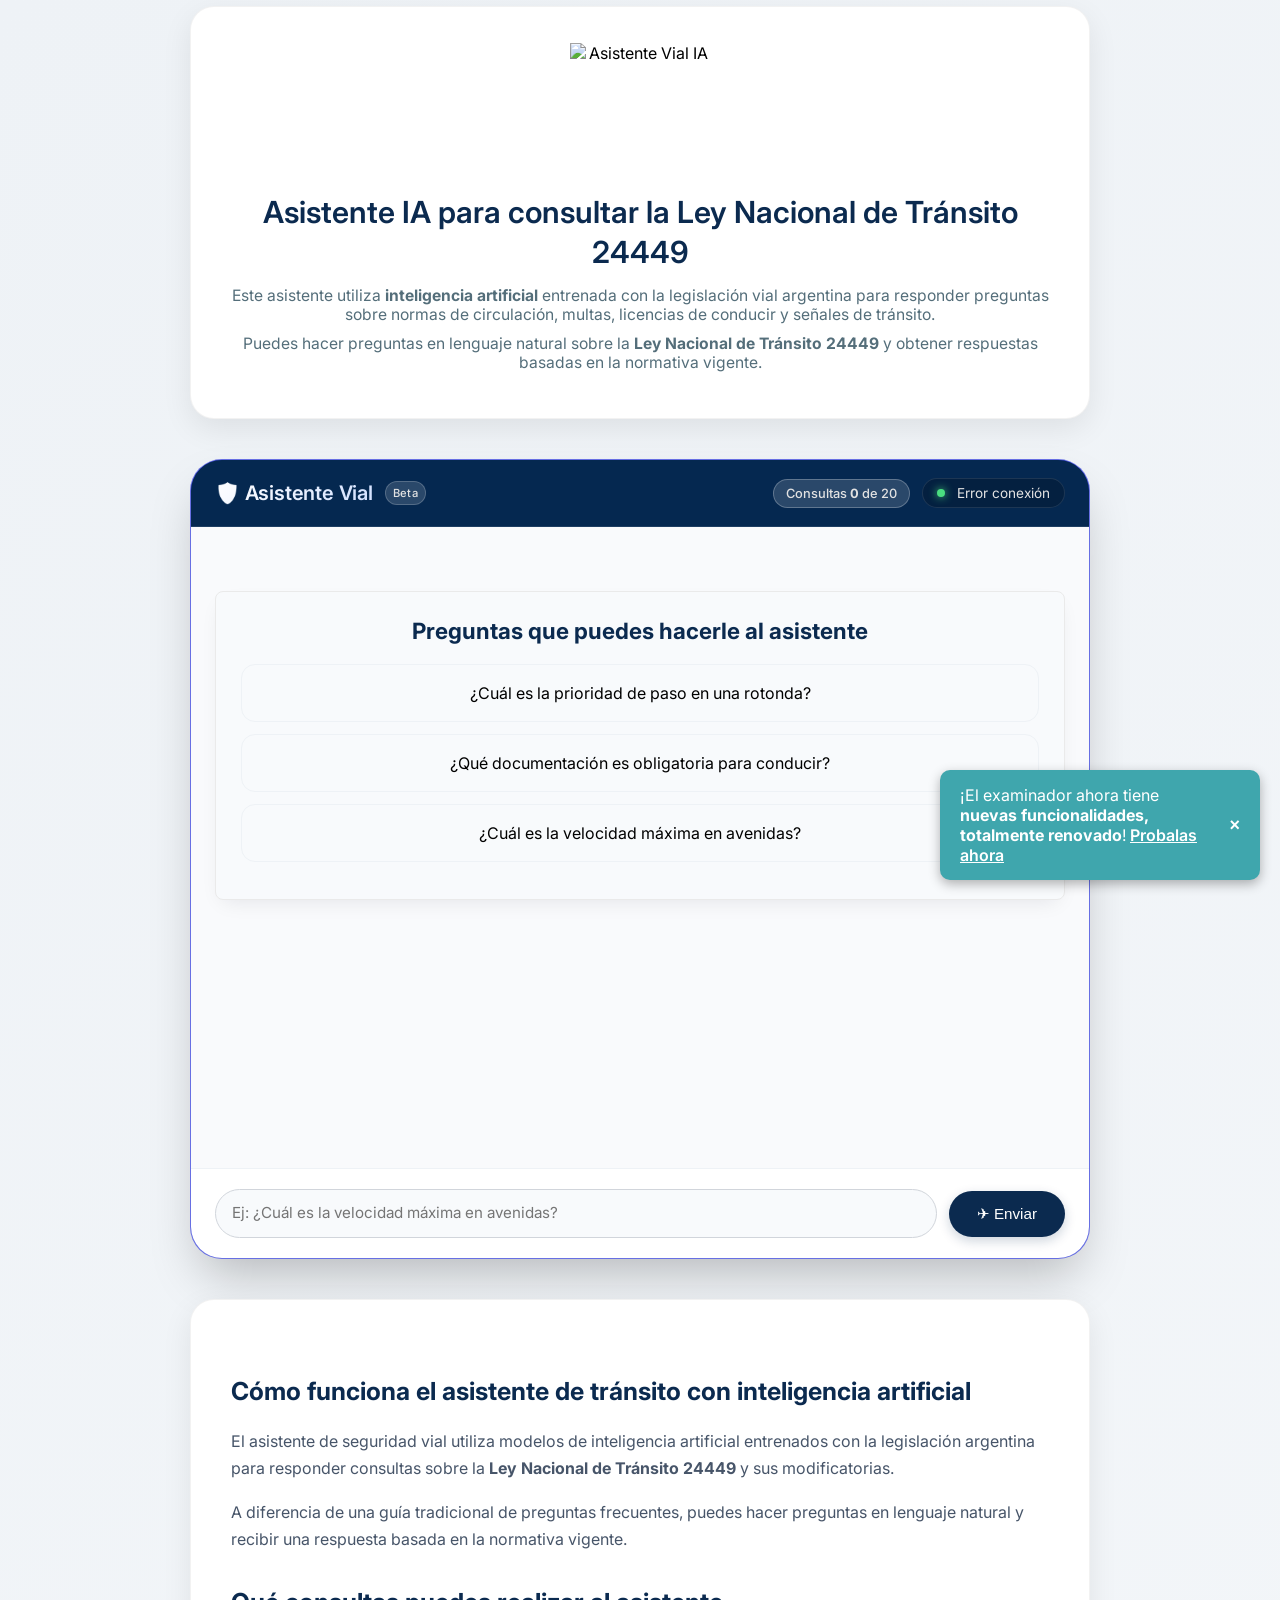
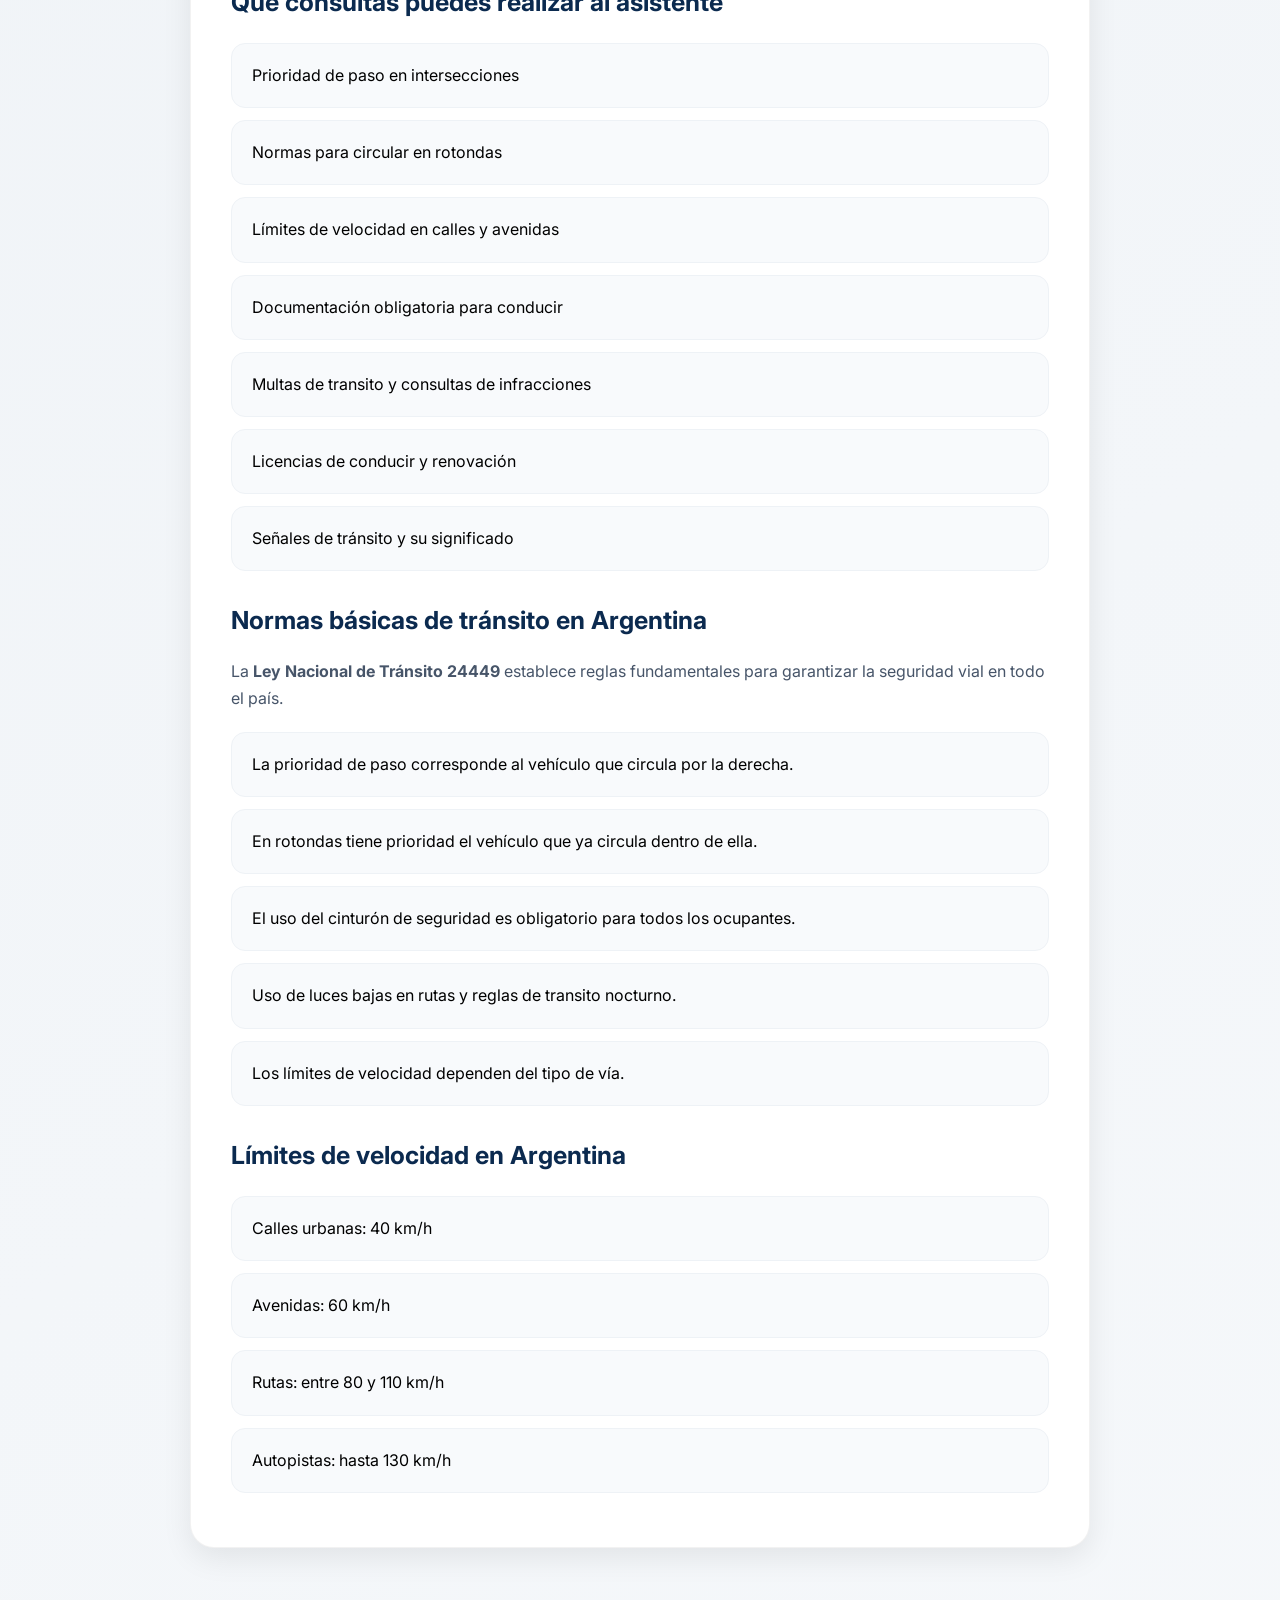
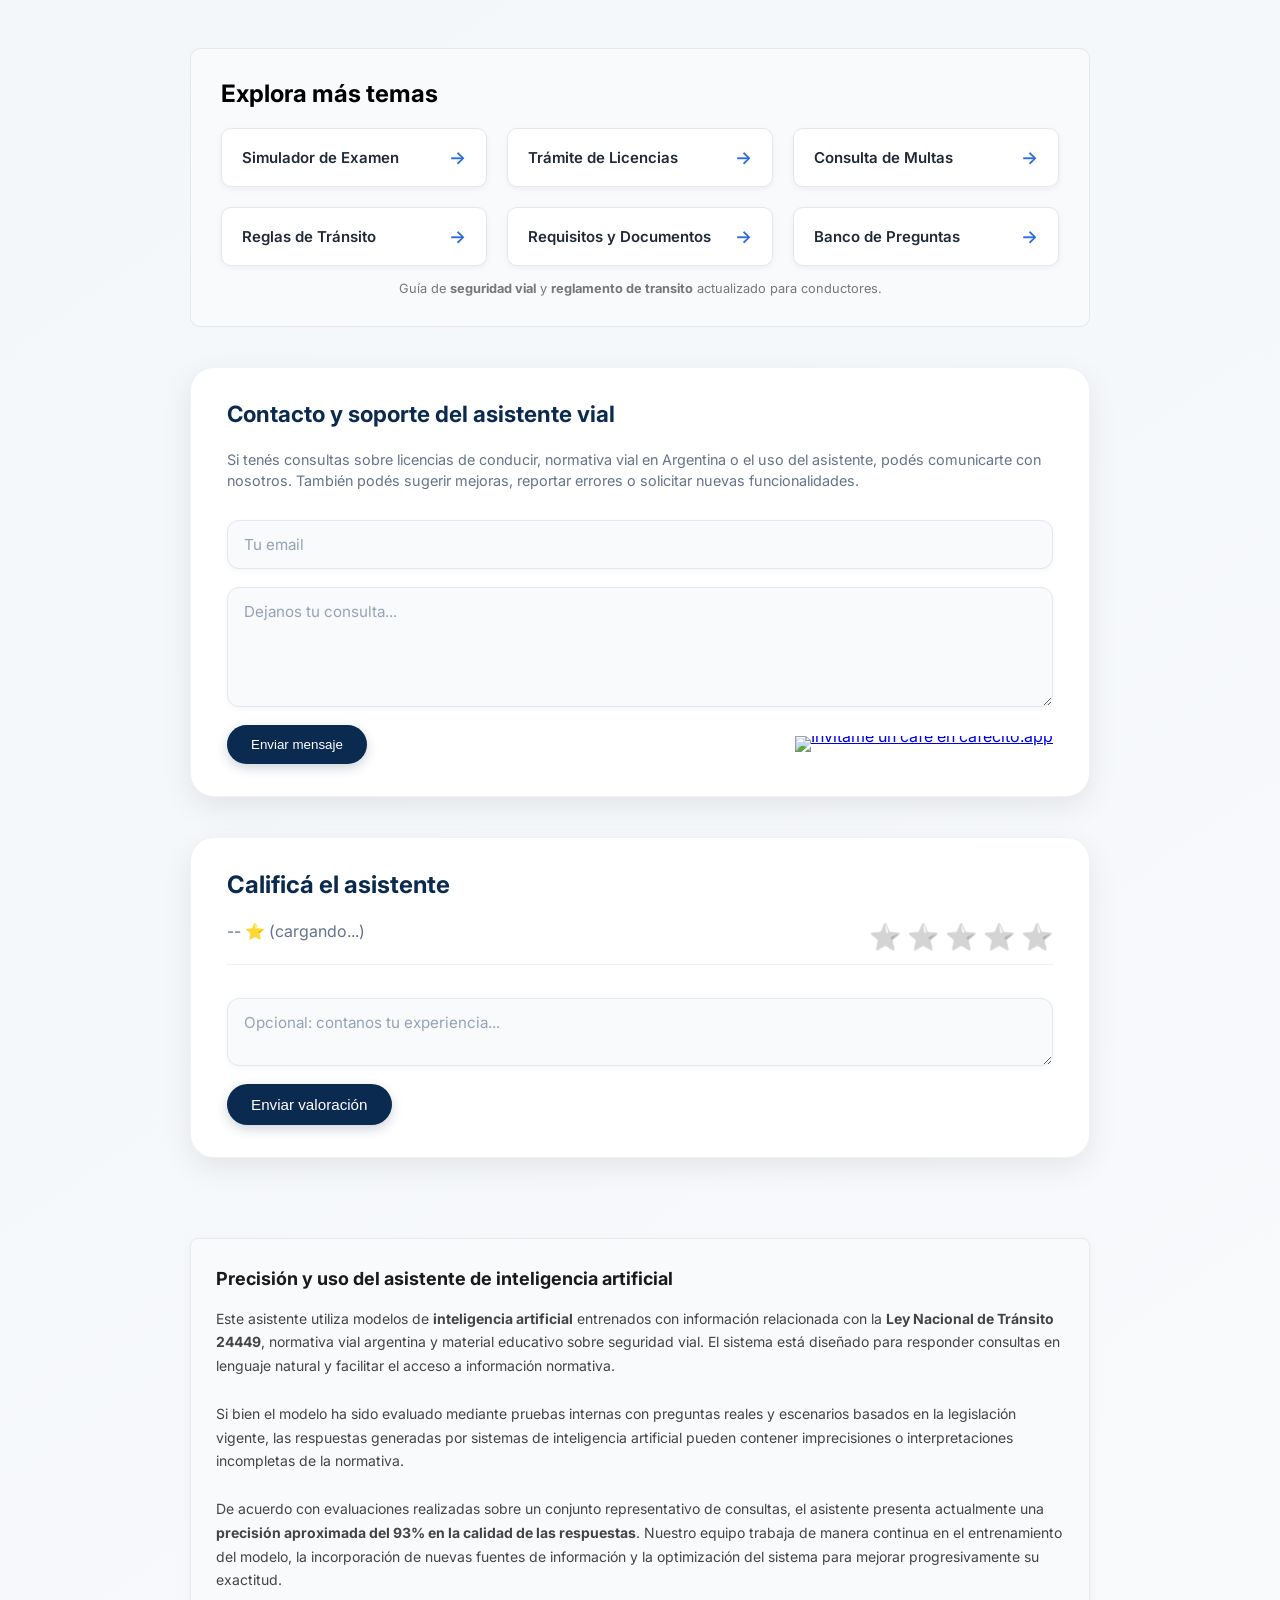
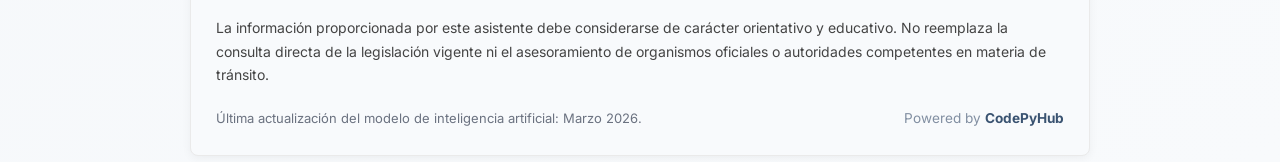
==== commit acae6927: "anuncio flotante en todas las paginas del proyecto" ====
--- a/frontend/index.html
+++ b/frontend/index.html
@@ -348,7 +348,7 @@
 
 </div>
 
-<script src="/frontend/js/app.js?v=1.84"></script>
+<script src="/frontend/js/app.js?v=1.85"></script>
 <script>
   const textarea = document.getElementById('question');
   const MAX_HEIGHT = 150;
@@ -380,52 +380,62 @@
         .catch(err => console.error('PWA: Error', err));
     });
   }
-
-  document.addEventListener('DOMContentLoaded', function() {
-    const simuladorLink = document.querySelector('a[href="/examen/"]');
-    if (simuladorLink) {
-      simuladorLink.addEventListener('click', function(e) {
-        e.preventDefault();
-
-        const mensaje = document.createElement('div');
-        mensaje.textContent = '¡Nuevo simulador! Estará disponible el próximo lunes 30, con más funcionalidades y mayor seguridad.';
-        mensaje.style.position = 'fixed';
-        mensaje.style.bottom = '20px';
-        mensaje.style.left = '50%';
-        mensaje.style.transform = 'translateX(-50%)';
-        mensaje.style.backgroundColor = '#1a3e6f';
-        mensaje.style.color = 'white';
-        mensaje.style.padding = '12px 24px';
-        mensaje.style.borderRadius = '40px';
-        mensaje.style.fontSize = '0.9rem';
-        mensaje.style.fontWeight = '500';
-        mensaje.style.zIndex = '9999';
-        mensaje.style.boxShadow = '0 4px 12px rgba(0,0,0,0.2)';
-        mensaje.style.animation = 'fadeInUp 0.3s ease';
-        document.body.appendChild(mensaje);
-
-        setTimeout(() => {
-          mensaje.style.opacity = '0';
-          mensaje.style.transition = 'opacity 0.3s';
-          setTimeout(() => mensaje.remove(), 300);
-        }, 5000);
-      });
-    }
+</script>
+
+<div id="newFeaturesToast" style="
+  position: fixed;
+  bottom: 20px;
+  right: 20px;
+  background-color: #3fa6ad;
+  color: #fff;
+  padding: 15px 20px;
+  border-radius: 10px;
+  box-shadow: 0 4px 12px rgba(0,0,0,0.3);
+  font-family: 'Inter', sans-serif;
+  max-width: 320px;
+  z-index: 9999;
+  display: flex;
+  align-items: center;
+  justify-content: space-between;
+  gap: 10px;
+  cursor: default;
+  opacity: 0;
+  transform: translateY(50px);
+  transition: opacity 0.5s ease, transform 0.5s ease;
+">
+  <span>
+    ¡El examinador ahora tiene <strong>nuevas funcionalidades, totalmente renovado</strong>! 
+    <a href="/examen/" style="color: #fff; text-decoration: underline; font-weight: 600;">Probalas ahora</a>
+  </span>
+  <button id="closeToast" style="
+    background: transparent;
+    border: none;
+    color: #fff;
+    font-size: 18px;
+    font-weight: bold;
+    cursor: pointer;
+  ">&times;</button>
+</div>
+<script>
+  document.addEventListener('DOMContentLoaded', () => {
+    const toast = document.getElementById('newFeaturesToast');
+    const closeBtn = document.getElementById('closeToast');
+
+    setTimeout(() => {
+      toast.style.opacity = '1';
+      toast.style.transform = 'translateY(0)';
+    }, 500); 
+
+    closeBtn.addEventListener('click', () => {
+      toast.style.opacity = '0';
+      toast.style.transform = 'translateY(50px)';
+    });
+
+    setTimeout(() => {
+      toast.style.opacity = '0';
+      toast.style.transform = 'translateY(50px)';
+    }, 10500); 
   });
 </script>
-
-<style>
-@keyframes fadeInUp {
-  from {
-    opacity: 0;
-    transform: translate(-50%, 20px);
-  }
-  to {
-    opacity: 1;
-    transform: translate(-50%, 0);
-  }
-}
-</style>
-
 </body>
 </html>
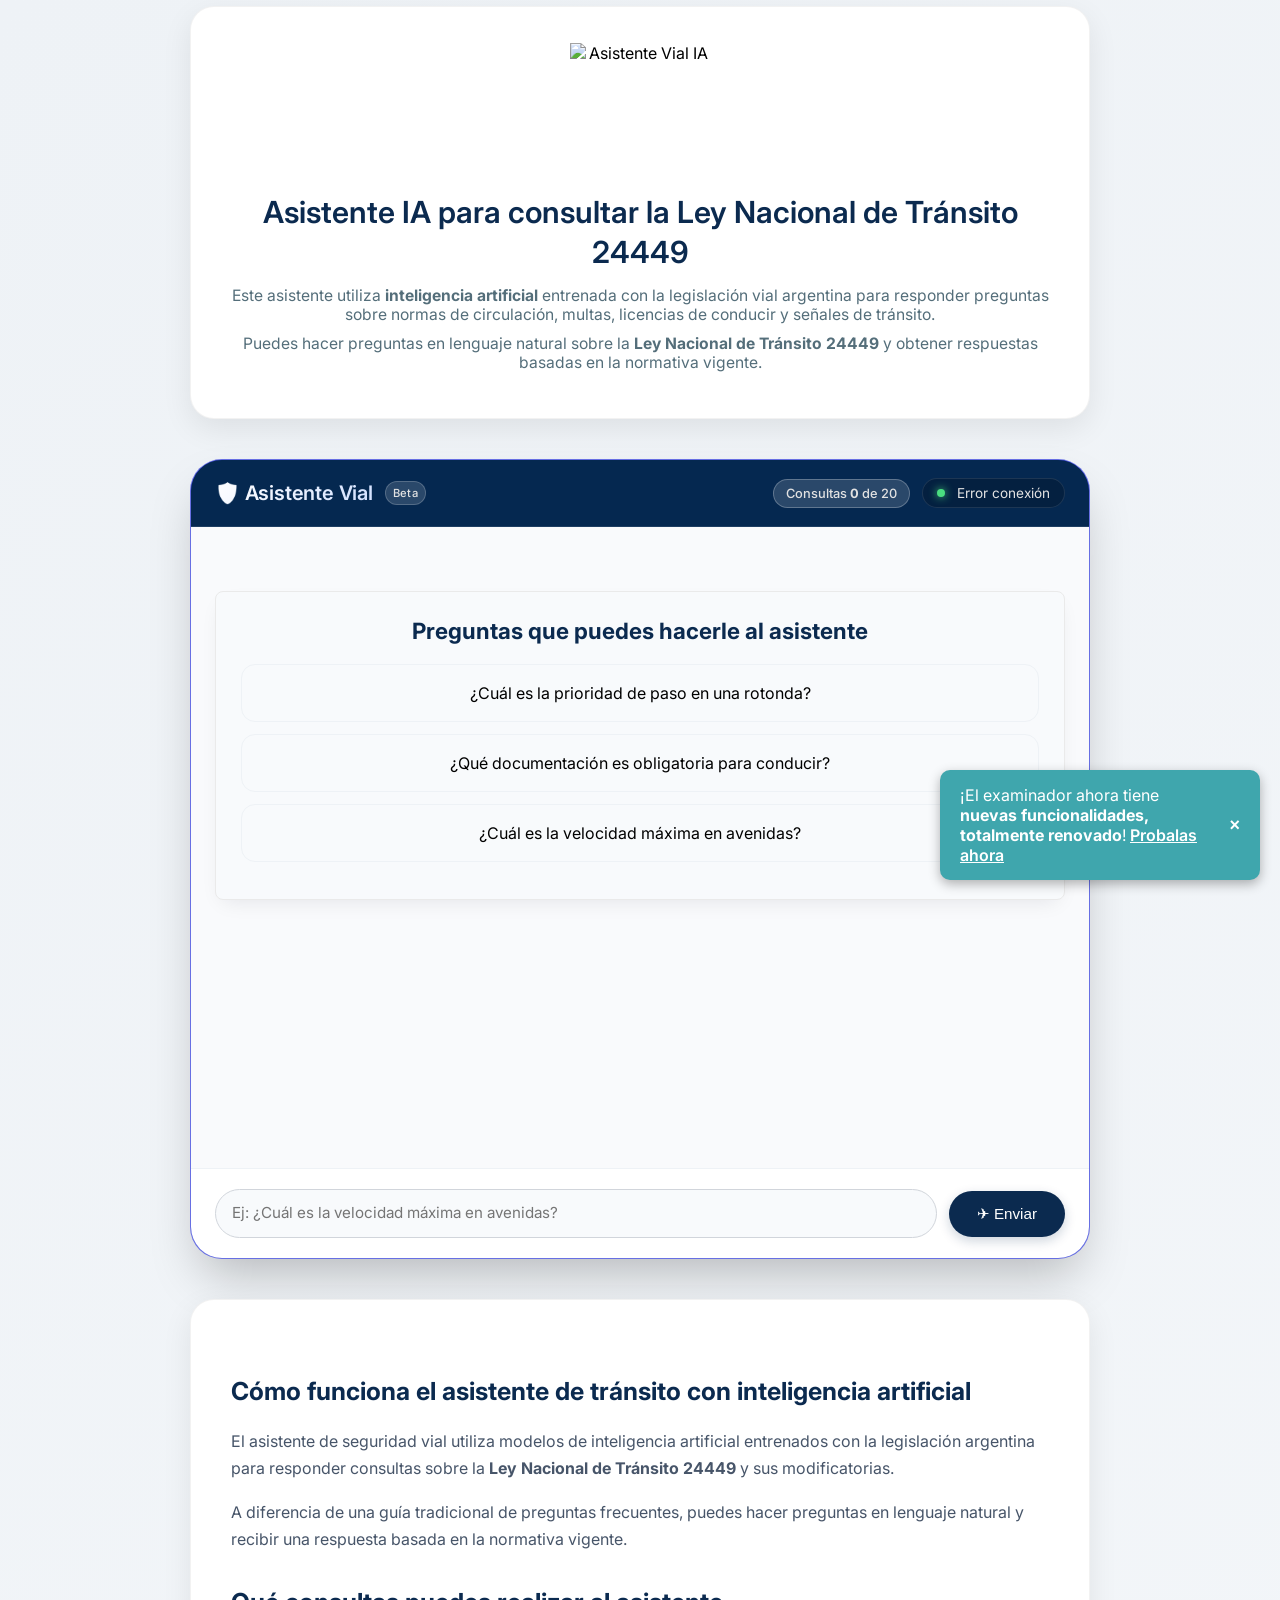
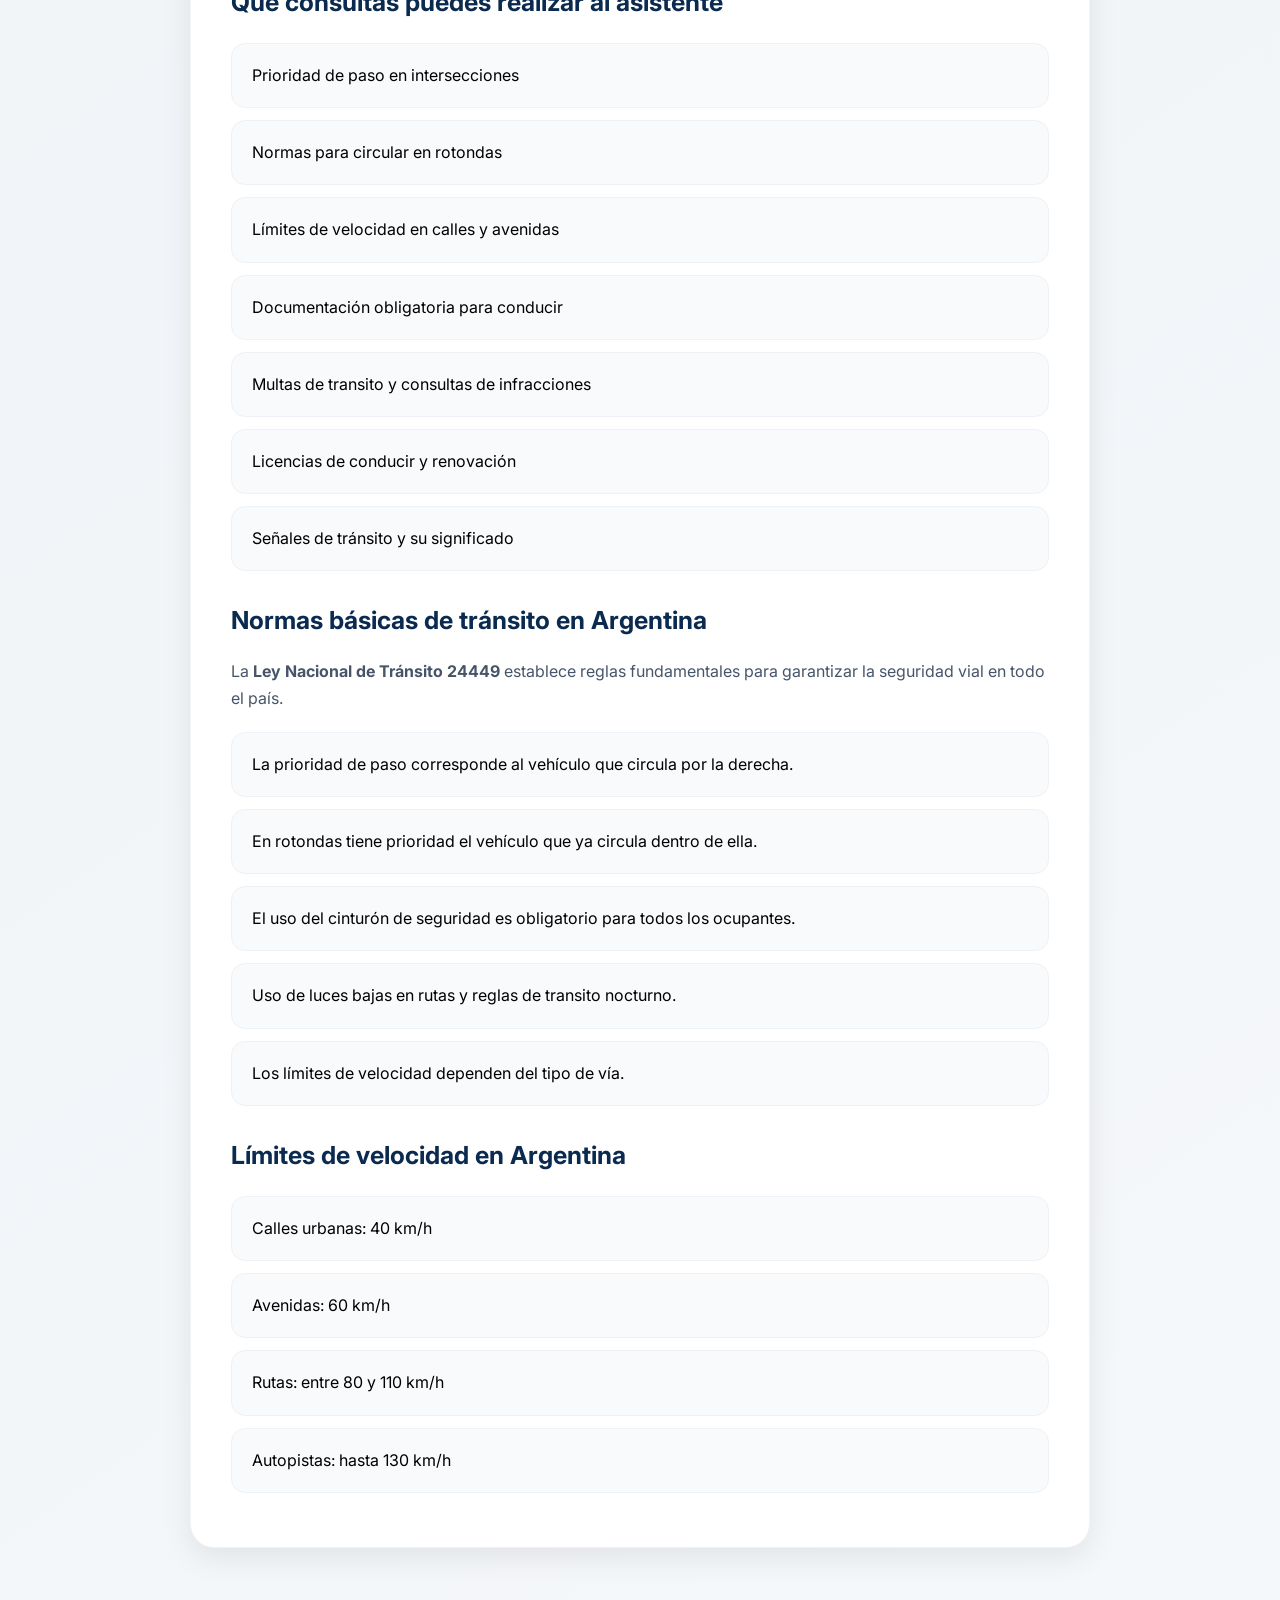
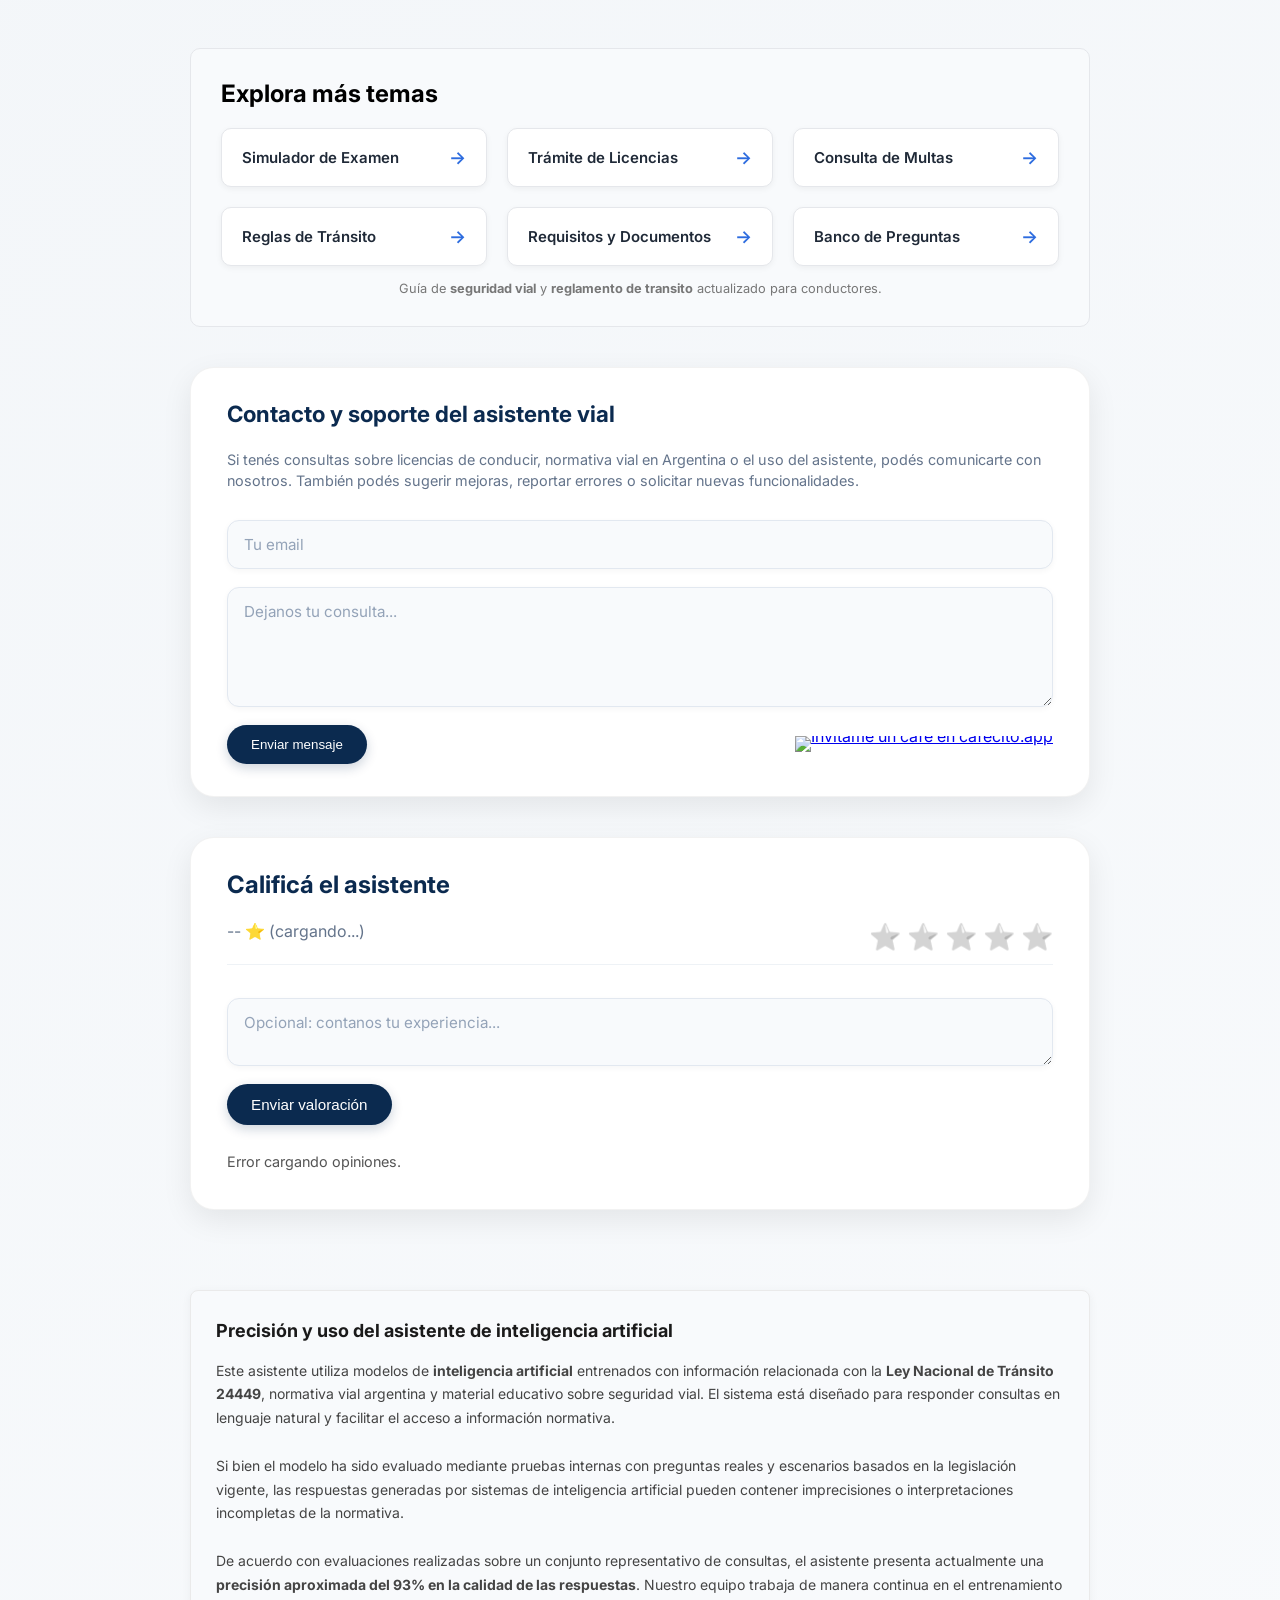
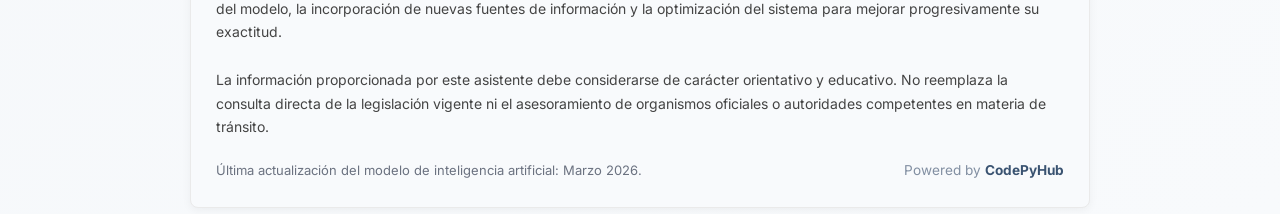
==== commit c60b17cb: "agregue ld-json dinamico, muestra de los reviews del bloque seo" ====
--- a/frontend/index.html
+++ b/frontend/index.html
@@ -17,7 +17,7 @@
 <meta name="theme-color" content="#000000">
 <meta name="mobile-web-app-capable" content="yes">
 <meta name="apple-mobile-web-app-status-bar-style" content="black-translucent">
-<link rel="stylesheet" href="/frontend/css/styles.css?v=1.0.54">
+<link rel="stylesheet" href="/frontend/css/styles.css?v=1.0.56">
 <link href="https://fonts.googleapis.com/css2?family=Inter:wght@400;500;600&display=swap" rel="stylesheet">
 <meta property="og:title" content="Asistente IA de la Ley de Tránsito 24449">
 <meta property="og:description" content="Consultá normas de tránsito y la Ley 24449 usando inteligencia artificial.">
@@ -46,28 +46,7 @@
 }
 </script>
 
-<script type="application/ld+json">
-{
-  "@context": "https://schema.org",
-  "@type": "SoftwareApplication",
-  "name": "Asistente de Seguridad Vial IA",
-  "applicationCategory": "LegalAssistant",
-  "operatingSystem": "Web",
-  "url": "https://seguridadvial.codepyhub.com/",
-  "description": "Asistente basado en inteligencia artificial para consultar la Ley Nacional de Tránsito 24449 en Argentina.",
-  "inLanguage": "es-AR",
-  "offers": {
-    "@type": "Offer",
-    "price": "0",
-    "priceCurrency": "ARS"
-  },
-  "aggregateRating": {
-    "@type": "AggregateRating",
-    "ratingValue": "4.9",
-    "reviewCount": "12"
-  }
-}
-</script>
+<script type="application/ld+json" src="/ld-json"></script>
 
 <script type="application/ld+json">
 {
@@ -290,6 +269,7 @@
 
   <div class="review-header">
     <div class="rating-display">
+
       <span id="avgRating">--</span> ⭐
       <span id="totalReviews">(cargando...)</span>
     </div>
@@ -308,6 +288,10 @@
 
 <button id="reviewSubmit">Enviar valoración</button>
   <div id="reviewFeedback" style="display: none;"></div>
+  <div class="reviews-rotator" id="reviewsRotator">
+    <p id="reviewText">Cargando opiniones...</p>
+  </div>
+
 </section>
 
 <section class="ai-disclaimer">
@@ -348,7 +332,7 @@
 
 </div>
 
-<script src="/frontend/js/app.js?v=1.85"></script>
+<script src="/frontend/js/app.js?v=1.87"></script>
 <script>
   const textarea = document.getElementById('question');
   const MAX_HEIGHT = 150;
@@ -437,5 +421,53 @@
     }, 10500); 
   });
 </script>
+
+<script>
+document.addEventListener("DOMContentLoaded", () => {
+  const reviewText = document.getElementById("reviewText");
+
+  let reviews = [];
+  let index = 0;
+
+  fetch('/ld-json')
+    .then(res => res.json())
+    .then(data => {
+      if (!data.review || data.review.length === 0) {
+        reviewText.innerText = "Aún no hay opiniones.";
+        return;
+      }
+
+      reviews = data.review;
+
+      function mostrarReview() {
+        const r = reviews[index];
+
+        const comentario = r.reviewBody 
+          ? r.reviewBody.slice(0, 100) 
+          : "Excelente experiencia";
+
+        const texto = `⭐ ${r.reviewRating.ratingValue} - ${comentario}`;
+
+        reviewText.classList.add("fade-out");
+
+        setTimeout(() => {
+          reviewText.innerText = texto;
+          reviewText.classList.remove("fade-out");
+          reviewText.classList.add("fade-in");
+        }, 300);
+
+        index = (index + 1) % reviews.length;
+      }
+
+      mostrarReview();
+
+      setInterval(mostrarReview, 4000);
+    })
+    .catch(() => {
+      reviewText.innerText = "Error cargando opiniones.";
+    });
+});
+</script>
+
 </body>
 </html>
--- a/frontend/css/styles.css
+++ b/frontend/css/styles.css
@@ -26,9 +26,6 @@
     padding-right:16px;
 }
 
-/* ========================= */
-/* HERO TITLE */
-/* ========================= */
 .welcome-title{
     width:100%;
     max-width:900px;
@@ -60,9 +57,6 @@
     margin-bottom:10px;
 }
 
-/* ========================= */
-/* APP CONTAINER */
-/* ========================= */
 .app{
     width:100%;
     max-width:900px;
@@ -77,7 +71,6 @@
     border:1px solid rgba(255,255,255,0.3);
 }
 
-/* HEADER */
 .header {
     background: #052850;
     color: rgb(226, 226, 226);
@@ -142,7 +135,6 @@
     margin-right: 6px;
 }
 
-/* QUERY COUNTER */
 .query-counter{
     font-size:0.8rem;
     background:rgba(255,255,255,0.15);
@@ -152,7 +144,6 @@
     font-weight:500;
 }
 
-/* CHAT WINDOW */
 .chat-window {
     flex: 1.5;
     overflow-y: auto;
@@ -164,9 +155,6 @@
     scroll-behavior: smooth;
 }
 
-/* ========================= */
-/* CHAT INTRO QUESTIONS */
-/* ========================= */
 .welcome{
     text-align:center;
     padding:24px 20px;
@@ -187,8 +175,6 @@
     font-size:0.95rem;
 }
 
-/* ========================= */
-/* MESSAGES */
 .message {
     max-width: 65%;
     padding: 14px 18px;
@@ -250,7 +236,6 @@
     30% { opacity: 1; transform: translateY(-4px); }
 }
 
-/* INPUT AREA */
 .input-area {
     display: flex;
     padding: 20px 24px;
@@ -344,7 +329,6 @@
     background: #cbd5e1;
     border-radius: 10px;
 }
-/* SCROLLBAR */
 .chat-window::-webkit-scrollbar {
     width: 6px;
 }
@@ -362,8 +346,6 @@
     background: #94a3b8;
 }
 
-/* ========================= */
-/* SEO / FAQ CONTENT */
 .seo-content {
     width:100%;
     max-width:900px;
@@ -434,8 +416,6 @@
     transform: scale(0.98);
 }
 
-/* ========================= */
-/* BOTÓN CERRAR SESIÓN */
 .logout-btn {
     background: #dc2626;             
     color: white;
@@ -459,7 +439,6 @@
     transform: scale(0.98);
 }
 
-/* CTA LOGIN */
 .cta-login{
     width:100%;
     max-width:900px;
@@ -498,9 +477,6 @@
     display:inline-block;
 }
 
-/* ======================
-   ENLACES COMO BOTONES 
-========================= */
 .auth-btn {
     display: inline-block;
     background: #0b2a4f;       
@@ -540,8 +516,6 @@
 }
 
 
-/* ========================= */
-/* AI DISCLAIMER */
 .ai-disclaimer{
     width:100%;
     max-width:900px;
@@ -567,8 +541,6 @@
     color:#6b7280;
 }
 
-/* ========================= */
-/* TOAST LOGIN LIMIT */
 .toast{
     position:fixed;
     bottom:60px;
@@ -623,8 +595,7 @@
     }
 }
 
-/* ========================= */
-/* MOBILE */
+
 @media (max-width:900px){
     .welcome-title{
         padding:6px 16px;
@@ -703,7 +674,6 @@
     border:1px solid #eaeaea;
 }
 
-/* Contenedor de los enlaces en flexbox con wrap */
 #seccion-enlaces .faq-links {
     display: flex !important;
     flex-wrap: wrap !important;
@@ -711,7 +681,6 @@
     justify-content: flex-start !important;
 }
 
-/* Cada enlace como tarjeta */
 #seccion-enlaces .faq-links a {
     flex: 1 1 200px !important;         
     display: flex !important;
@@ -729,14 +698,12 @@
     transition: all 0.2s ease !important;
 }
 
-/* Flecha al final */
 #seccion-enlaces .faq-links a::after {
     content: "→" !important;
     font-size: 18px !important;
     color: #2d6cdf !important;
 }
 
-/* Efecto hover */
 #seccion-enlaces .faq-links a:hover {
     border-color: #2d6cdf !important;
     background: #f3f6fb !important;
@@ -744,9 +711,6 @@
     box-shadow: 0 8px 20px rgba(0,0,0,0.08) !important;
 }
 
-/* ========================= */
-/* CONTACT BOX - FULL WIDTH */
-/* ========================= */
 .contact-box {
     width: 100%;
     max-width: 900px; 
@@ -762,26 +726,22 @@
     gap: 18px;
 }
 
-/* GRID PARA INPUTS */
 .contact-row {
     display: flex;
     gap: 16px;
     flex-wrap: wrap;
 }
 
-/* EMAIL */
 .contact-row input {
     flex: 1;
     min-width: 250px;
 }
 
-/* TEXTAREA FULL WIDTH */
 .contact-box textarea {
     width: 100%;
     min-height: 120px;
 }
 
-/* BOTÓN + FOOTER */
 .contact-actions {
     display: flex;
     justify-content: space-between;
@@ -829,7 +789,6 @@
     line-height: 1.5;
 }
 
-/* INPUTS */
 .contact-box input,
 .contact-box textarea {
     width: 100%;
@@ -849,7 +808,6 @@
     outline: none;
 }
 
-/* BOTÓN  */
 #contactBtn {
     background: #0b2a4f;
     color: white;
@@ -868,16 +826,12 @@
     box-shadow: 0 6px 16px rgba(11, 42, 79, 0.3);
 }
 
-/* FEEDBACK */
 .contact-feedback {
     font-size: 0.85rem;
     color: #16a34a;
     min-height: 18px;
 }
 
-/* ========================= */
-/* CONTACT INPUT INTERACTIVE */
-/* ========================= */
 .contact-box input,
 .contact-box textarea {
     width: 100%;
@@ -899,7 +853,6 @@
     box-shadow: 0 8px 20px rgba(11, 42, 79, 0.12);
 }
 
-/* FOCUS  */
 .contact-box input:focus,
 .contact-box textarea:focus {
     transform: scale(1.02);
@@ -910,22 +863,17 @@
     outline: none;
 }
 
-/* TEXTAREA ajuste */
 .contact-box textarea {
     min-height: 120px;
     resize: vertical;
 }
 
-/* PLACEHOLDER más fino */
 .contact-box input::placeholder,
 .contact-box textarea::placeholder {
     color: #94a3b8;
     font-weight: 400;
 }
 
-/* ========================= */
-/* HEADER RESPONSIVE FIX */
-/* ========================= */
 
 @media (max-width: 600px){
 
@@ -960,19 +908,16 @@
         justify-content: space-between;
     }
 
-    /* CONTADOR MÁS CHICO */
     .query-counter {
         font-size: 0.7rem;
         padding: 5px 10px;
     }
 
-    /* STATUS MÁS COMPACTO */
     .status {
         font-size: 0.75rem;
         padding: 5px 10px;
     }
 
-    /* BOTÓN LOGOUT FULL WIDTH */
     .logout-btn {
         width: 100%;
         text-align: center;
@@ -1006,7 +951,6 @@
     }
 }
 
-/* Efecto hover para el botón de Cafecito */
 .contact-actions a {
     display: inline-block;
     line-height: 0;
@@ -1017,7 +961,6 @@
     transform: scale(1.1);
 }
 
-/* Efecto hover para el botón de enviar */
 .contact-actions button {
     margin: 0;
     transition: transform 0.2s ease;
@@ -1146,10 +1089,6 @@
     color: #0b2a4f;
 }
 
-/* ========================= */
-/* REVIEW TEXTAREA CONSISTENTE */
-/* ========================= */
-
 .review-section textarea {
     width: 100%;
     padding: 14px 16px;
@@ -1160,11 +1099,9 @@
     background: #f8fafc;
     transition: all 0.25s ease;
 
-    /* mismo efecto base */
     box-shadow: 0 2px 6px rgba(0,0,0,0.04);
 }
 
-/* HOVER */
 .review-section textarea:hover {
     transform: scale(1.02);
     background: white;
@@ -1172,7 +1109,6 @@
     box-shadow: 0 8px 20px rgba(11, 42, 79, 0.12);
 }
 
-/* FOCUS */
 .review-section textarea:focus {
     transform: scale(1.02);
     border-color: #0b2a4f;
@@ -1182,7 +1118,6 @@
     outline: none;
 }
 
-/* PLACEHOLDER */
 .review-section textarea::placeholder {
     color: #94a3b8;
     font-weight: 400;
@@ -1196,7 +1131,6 @@
     filter: grayscale(0%);
 }
 
-/* Estilos para mensajes de valoración */
 .review-feedback {
     margin-top: 15px;
     padding: 12px;
@@ -1222,4 +1156,20 @@
     background-color: #fff3cd;
     color: #856404;
     border: 1px solid #ffeeba;
+}
+
+.reviews-rotator {
+  margin-top: 10px;
+  font-size: 0.9rem;
+  color: #555;
+  min-height: 24px;
+  transition: opacity 0.4s ease;
+}
+
+.reviews-rotator.fade-out {
+  opacity: 0;
+}
+
+.reviews-rotator.fade-in {
+  opacity: 1;
 }
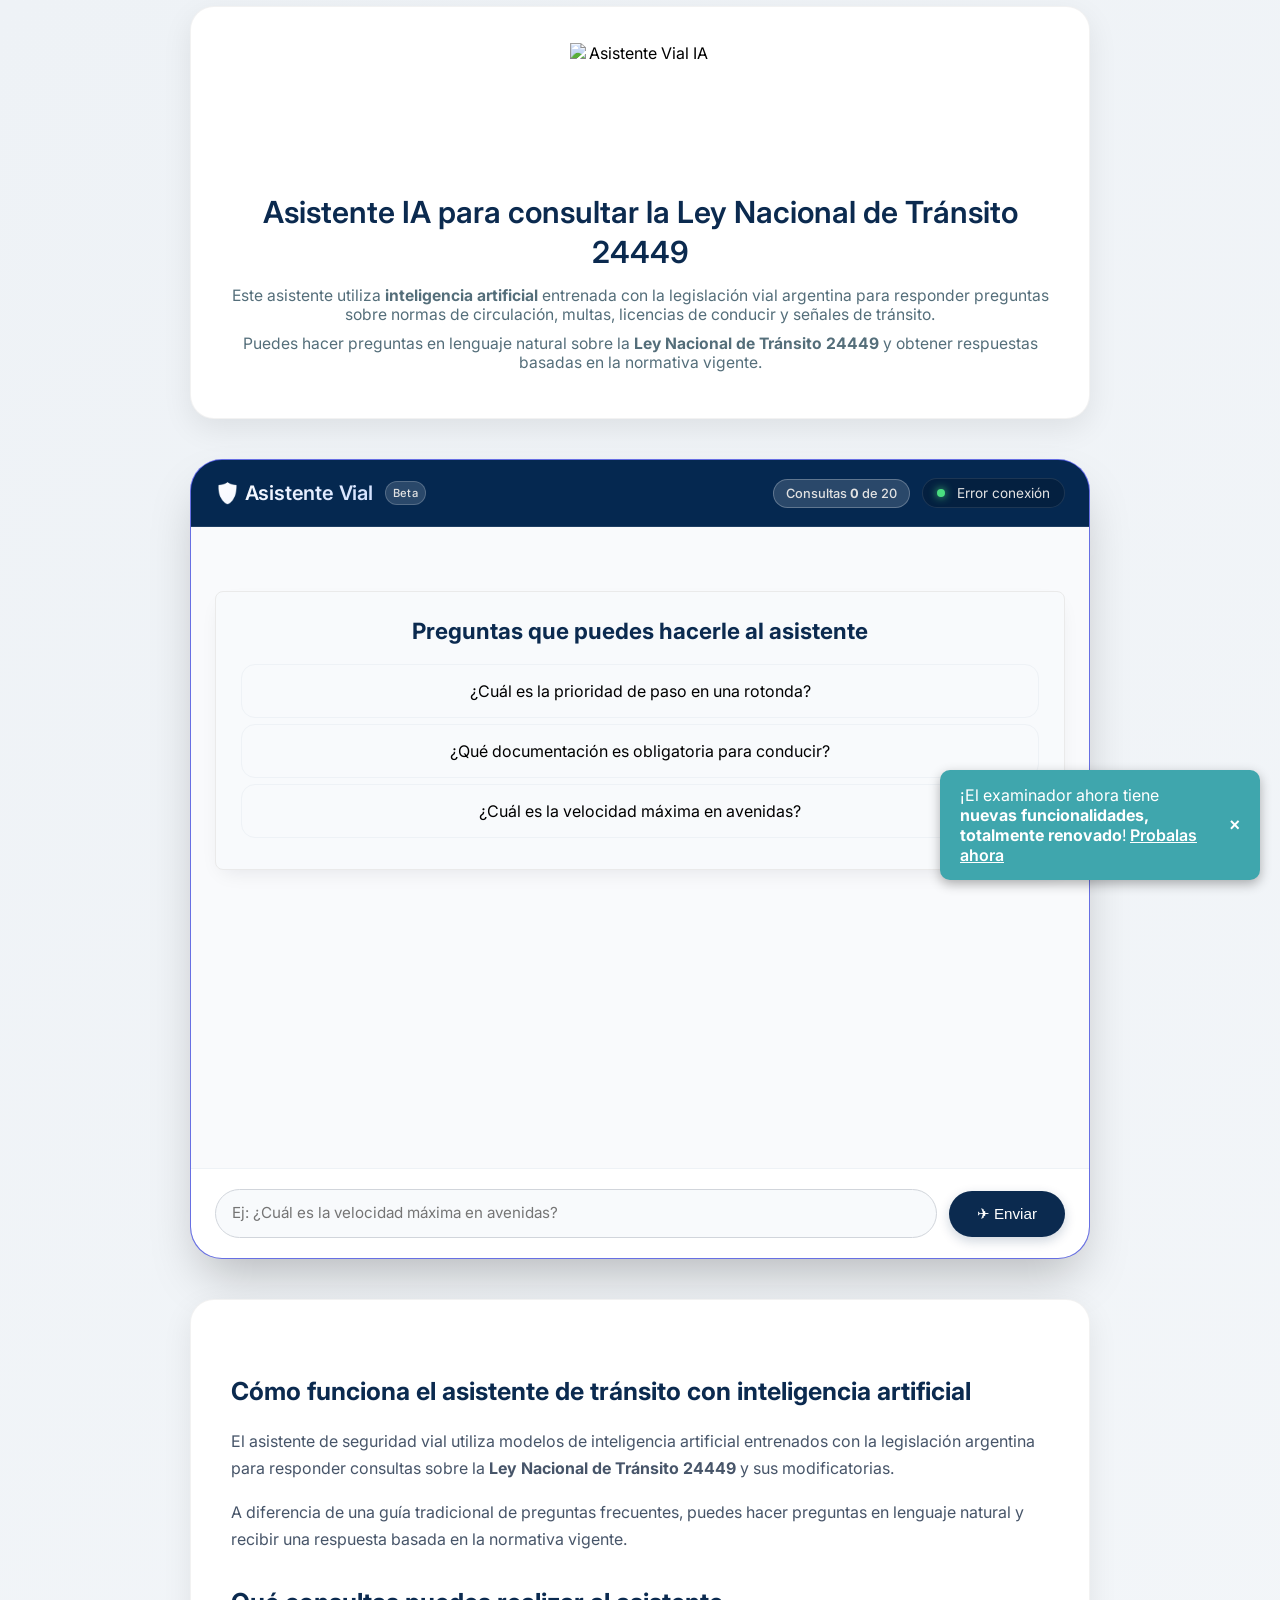
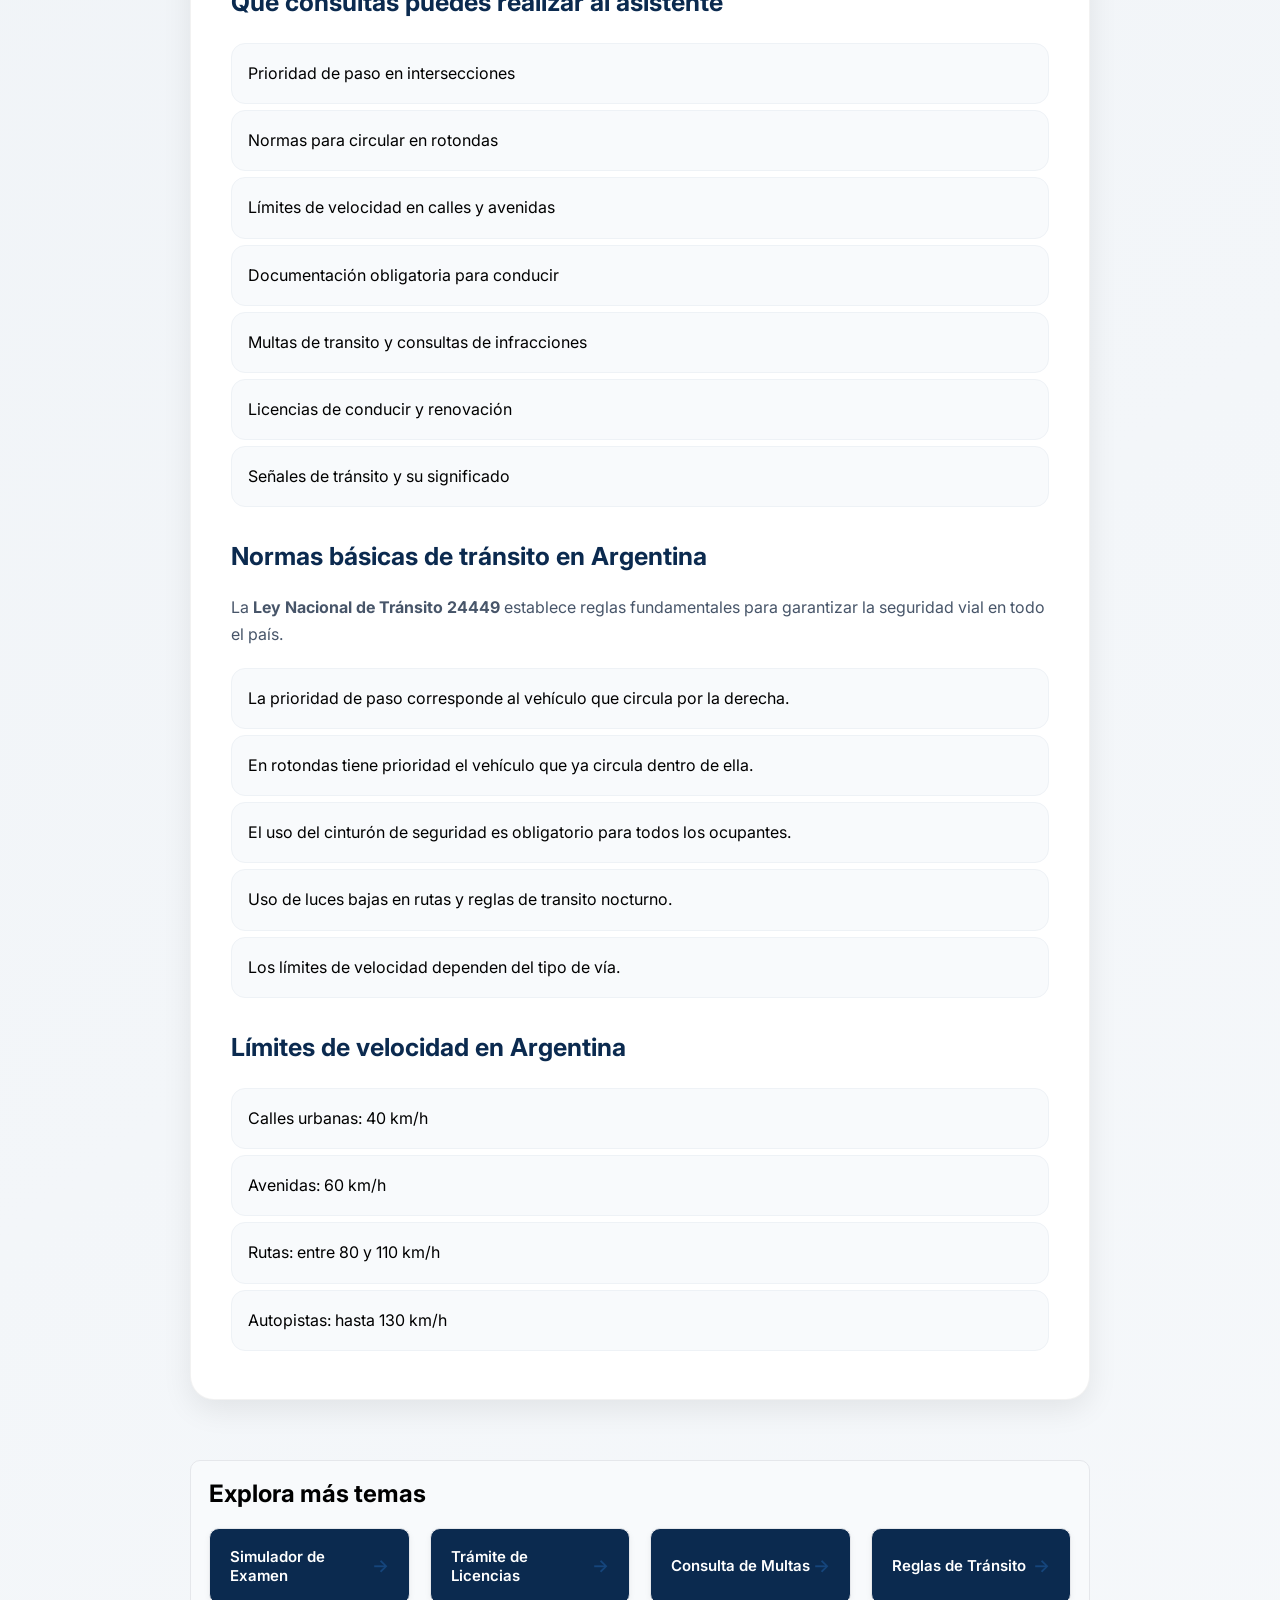
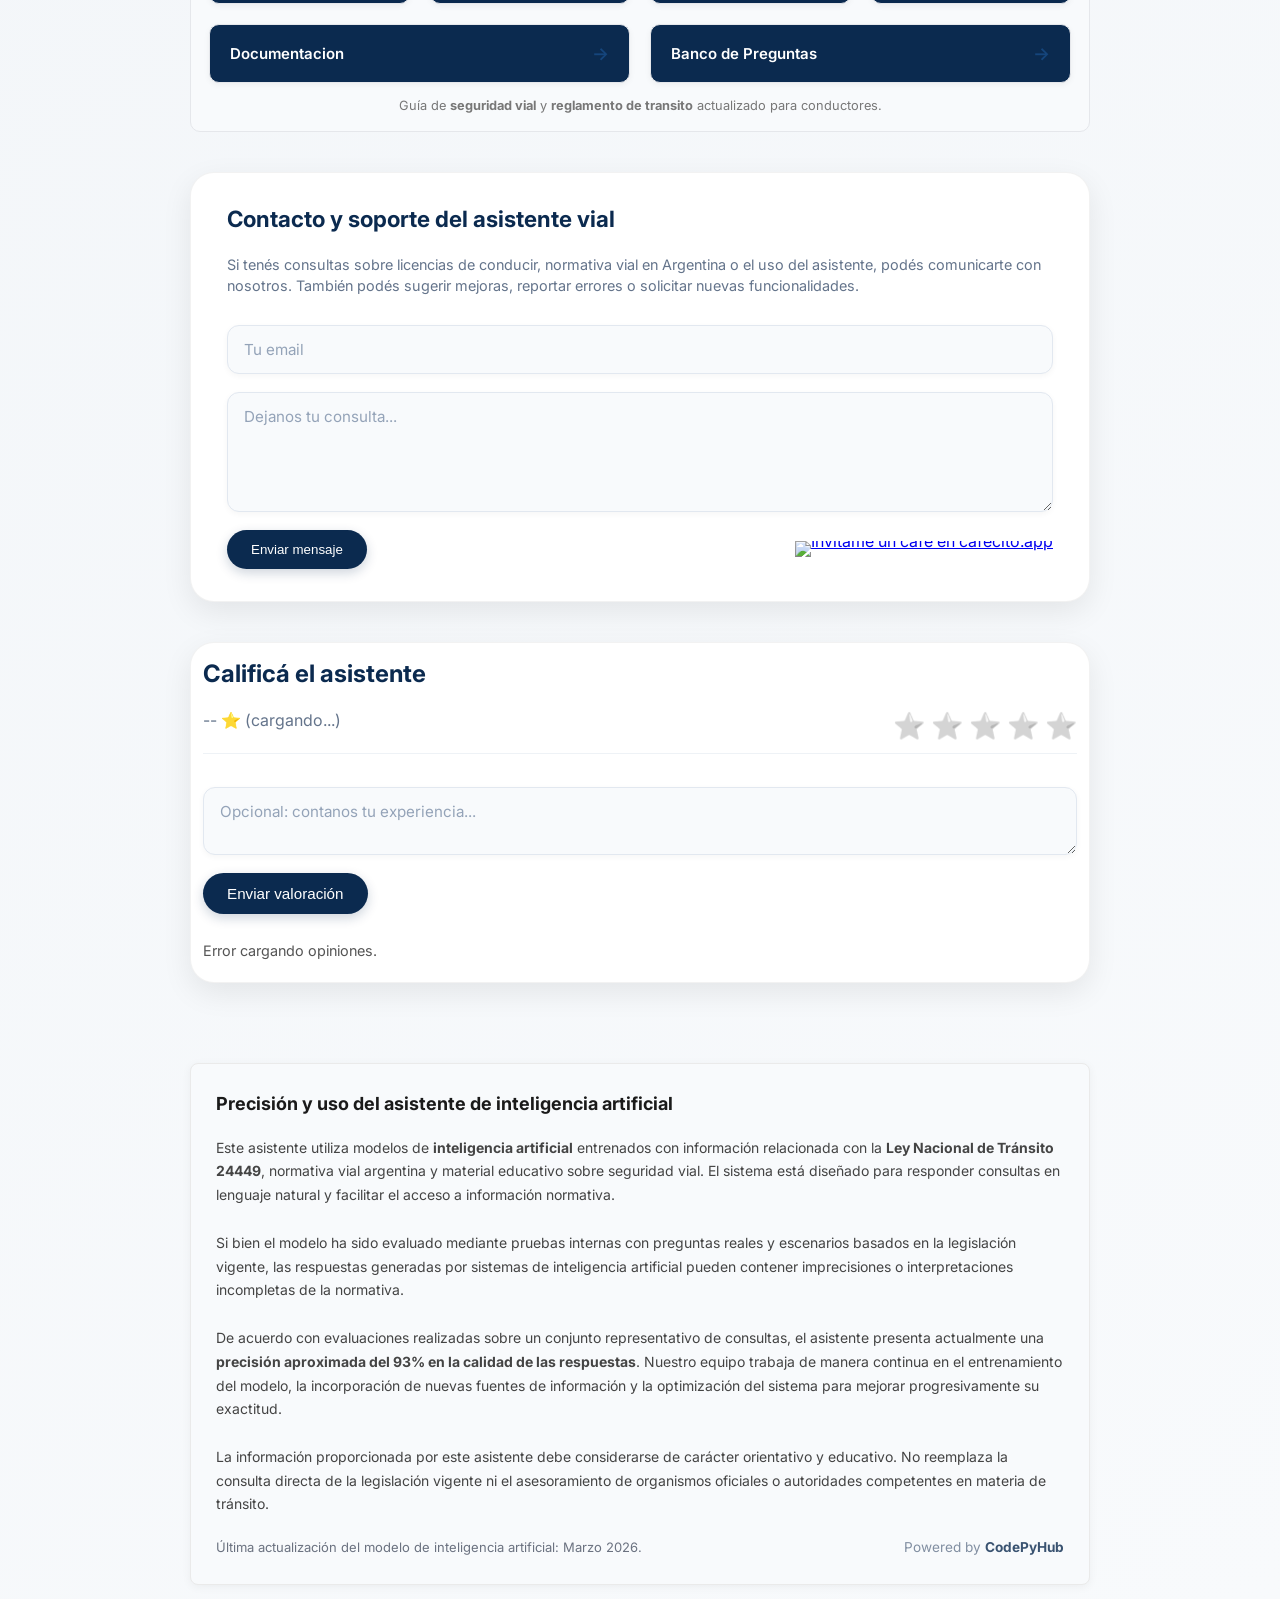
==== commit 05867e36: "cambie colores enlaces, otras mejoras visuales" ====
--- a/frontend/index.html
+++ b/frontend/index.html
@@ -17,7 +17,7 @@
 <meta name="theme-color" content="#000000">
 <meta name="mobile-web-app-capable" content="yes">
 <meta name="apple-mobile-web-app-status-bar-style" content="black-translucent">
-<link rel="stylesheet" href="/frontend/css/styles.css?v=1.0.56">
+<link rel="stylesheet" href="/frontend/css/styles.css?v=1.0.92">
 <link href="https://fonts.googleapis.com/css2?family=Inter:wght@400;500;600&display=swap" rel="stylesheet">
 <meta property="og:title" content="Asistente IA de la Ley de Tránsito 24449">
 <meta property="og:description" content="Consultá normas de tránsito y la Ley 24449 usando inteligencia artificial.">
@@ -220,11 +220,11 @@
 <section class="faq-topics" id="seccion-enlaces" style="max-width: 900px; margin-left: auto; margin-right: auto;">
   <h2>Explora más temas</h2>
   <div class="faq-links">
-    <a href="/examen/" title="Simulador de examen de transito">Simulador de Examen</a>
+    <a href="/examen/" title="Simulador de examen de transito" id="simuladorLink">Simulador de Examen</a>
     <a href="/faq/licencias/" title="Tramite de licencias de conducir">Trámite de Licencias</a>
     <a href="/faq/multas/" title="Consulta de multas de transito">Consulta de Multas</a>
     <a href="/faq/normas/" title="Normativa y reglas de transito">Reglas de Tránsito</a>
-    <a href="/faq/documentacion/" title="Papeles y documentacion para circular">Requisitos y Documentos</a>
+    <a href="/faq/documentacion/" title="Papeles y documentacion para circular">Documentacion</a>
     <a href="/faq/examen/" title="Preguntas examen de transito">Banco de Preguntas</a>
   </div>
   <p style="font-size: 0.8em; color: #777; text-align: center; margin-top: 15px;">
@@ -286,9 +286,9 @@
 
   <textarea id="reviewComment" placeholder="Opcional: contanos tu experiencia..." maxlength="600"></textarea>
 
-<button id="reviewSubmit">Enviar valoración</button>
+  <button id="reviewSubmit">Enviar valoración</button>
   <div id="reviewFeedback" style="display: none;"></div>
-  <div class="reviews-rotator" id="reviewsRotator">
+    <div class="reviews-rotator" id="reviewsRotator">
     <p id="reviewText">Cargando opiniones...</p>
   </div>
 
@@ -332,7 +332,7 @@
 
 </div>
 
-<script src="/frontend/js/app.js?v=1.87"></script>
+<script src="/frontend/js/app.js?v=1.88"></script>
 <script>
   const textarea = document.getElementById('question');
   const MAX_HEIGHT = 150;
@@ -469,5 +469,56 @@
 });
 </script>
 
+<div id="simuladorTooltip" style="
+  position: fixed;
+  background: #111;
+  color: #fff;
+  padding: 14px 18px;
+  border-radius: 10px;
+  font-size: 14px;
+  max-width: 260px;
+  box-shadow: 0 6px 18px rgba(0,0,0,0.35);
+  z-index: 9999;
+  pointer-events: none;
+  opacity: 0;
+  transform: translateY(10px);
+  transition: all 0.25s ease;
+">
+  <strong>Nuevo simulador mejorado</strong><br>
+  Practicá con preguntas reales, métricas de rendimiento y detección de errores en tiempo real.<br>
+  👉 Hacé click y probalo ahora.
+</div>
+
+<script>
+document.addEventListener("DOMContentLoaded", () => {
+  const link = document.getElementById("simuladorLink");
+  const tooltip = document.getElementById("simuladorTooltip");
+
+  if (!link || !tooltip) return;
+
+  let visible = false;
+
+  link.addEventListener("mousemove", (e) => {
+    const offsetX = 20;
+    const offsetY = 20;
+
+    tooltip.style.left = (e.clientX + offsetX) + "px";
+    tooltip.style.top = (e.clientY + offsetY) + "px";
+
+    if (!visible) {
+      tooltip.style.opacity = "1";
+      tooltip.style.transform = "translateY(0)";
+      visible = true;
+    }
+  });
+
+  link.addEventListener("mouseleave", () => {
+    tooltip.style.opacity = "0";
+    tooltip.style.transform = "translateY(10px)";
+    visible = false;
+  });
+});
+</script>
+
 </body>
 </html>
--- a/frontend/css/styles.css
+++ b/frontend/css/styles.css
@@ -376,9 +376,9 @@
 
 .faq-list li {
     background: #f8fafc;
-    padding: 18px 20px;
+    padding: 16px 16px;
     border-radius: 14px;
-    margin-bottom: 12px;
+    margin-bottom: 6px;
     border: 1px solid #eef2f6;
     transition: all 0.2s;
 }
@@ -519,9 +519,11 @@
 .ai-disclaimer{
     width:100%;
     max-width:900px;
+    margin-top: 0;
+    margin-bottom: 8px;
     background:#ffffff;
     border-radius:16px;
-    padding:32px 36px;
+    padding:12px 16px;
     border:1px solid #e6e8ec;
     box-shadow:0 2px 10px rgba(0,0,0,0.05);
     font-size:14px;
@@ -531,7 +533,7 @@
 
 .ai-disclaimer h2{
     font-size:18px;
-    margin-bottom:12px;
+    margin-bottom:16px;
     color:#1a1a1a;
 }
 
@@ -597,6 +599,38 @@
 
 
 @media (max-width:900px){
+
+    body {
+        padding: 4px 4px; 
+    }
+
+    .page {
+        padding-left: 4px;
+        padding-right: 4px;
+        gap: 20px; 
+    }
+
+
+    .header {
+        flex-direction: column;
+        align-items: flex-start;
+        gap: 8px;
+        padding: 12px 12px;
+    }
+
+    .header-left,
+    .header-right {
+        width: 100%;
+        display: flex;
+        justify-content: space-between;
+        flex-wrap: wrap;
+        gap: 6px;
+    }
+
+    .header-right {
+        justify-content: space-between;
+    }
+
     .welcome-title{
         padding:6px 16px;
     }
@@ -604,13 +638,13 @@
         font-size:1.5rem;
     }
     .seo-content{
-        padding:2px 16px;
+        padding:12px 16px;
     }
     .cta-login{
-        padding:2px 16px;
+        padding:12px 16px;
     }
     .ai-disclaimer{
-        padding:2px 16px;
+        padding:12px 16px;
     }
     .app{
         height:75vh;
@@ -618,8 +652,8 @@
 }
 
 .faq-topics{
-    margin-top:60px;
-    padding:30px;
+    margin-top:20px;
+    padding:18px;
     background:#f8fafc;
     border:1px solid #e5e7eb;
     border-radius:10px;
@@ -635,35 +669,6 @@
     grid-template-columns:repeat(auto-fit,minmax(200px,1fr));
     gap:20px;
     margin-top:20px;
-}
-
-.faq-links a{
-    display:flex;
-    align-items:center;
-    justify-content:space-between;
-    padding:18px 20px;
-    background:rgb(105, 80, 216);
-    border:1px solid #e5e7eb;
-    border-radius:10px;
-    text-decoration:none;
-    color:#1f2937;
-    font-weight:600;
-    font-size:15px;
-    transition:all 0.2s ease;
-    box-shadow:0 2px 6px rgba(0,0,0,0.05);
-}
-
-.faq-links a::after{
-    content:"→";
-    font-size:18px;
-    color:#2d6cdf;
-}
-
-.faq-links a:hover{
-    border-color:#2d6cdf;
-    background:#f3f6fb;
-    transform:translateY(-2px);
-    box-shadow:0 8px 20px rgba(0,0,0,0.08);
 }
 
 section:last-child{
@@ -687,11 +692,11 @@
     align-items: center !important;
     justify-content: space-between !important;
     padding: 18px 20px !important;
-    background: white !important;
+    background: #0b2a4f !important;
     border: 1px solid #e5e7eb !important;
     border-radius: 10px !important;
     text-decoration: none !important;
-    color: #1f2937 !important;
+    color: white !important;
     font-weight: 600 !important;
     font-size: 15px !important;
     box-shadow: 0 2px 6px rgba(0,0,0,0.05) !important;
@@ -701,12 +706,12 @@
 #seccion-enlaces .faq-links a::after {
     content: "→" !important;
     font-size: 18px !important;
-    color: #2d6cdf !important;
+    color: #15457c !important;
 }
 
 #seccion-enlaces .faq-links a:hover {
     border-color: #2d6cdf !important;
-    background: #f3f6fb !important;
+    background: #15457c !important;
     transform: translateY(-2px) !important;
     box-shadow: 0 8px 20px rgba(0,0,0,0.08) !important;
 }
@@ -933,6 +938,10 @@
         margin-bottom: 15px;
     }
 
+    .cta-login {
+        padding:10px 16px;
+    }
+
     .input-area {
         flex-direction: column;
         align-items: stretch;
@@ -974,16 +983,12 @@
 .review-section {
     width: 100%;
     max-width: 900px;
-    margin: 0 auto;
-
+    margin-bottom: 0px !important;
     background: white;
     border-radius: 24px;
-
     border: 1px solid rgba(0,0,0,0.05);
     box-shadow: 0 10px 30px rgba(0,0,0,0.08);
-
-    padding: 32px 36px;
-
+    padding: 16px 12px;
     display: flex;
     flex-direction: column;
     gap: 18px;
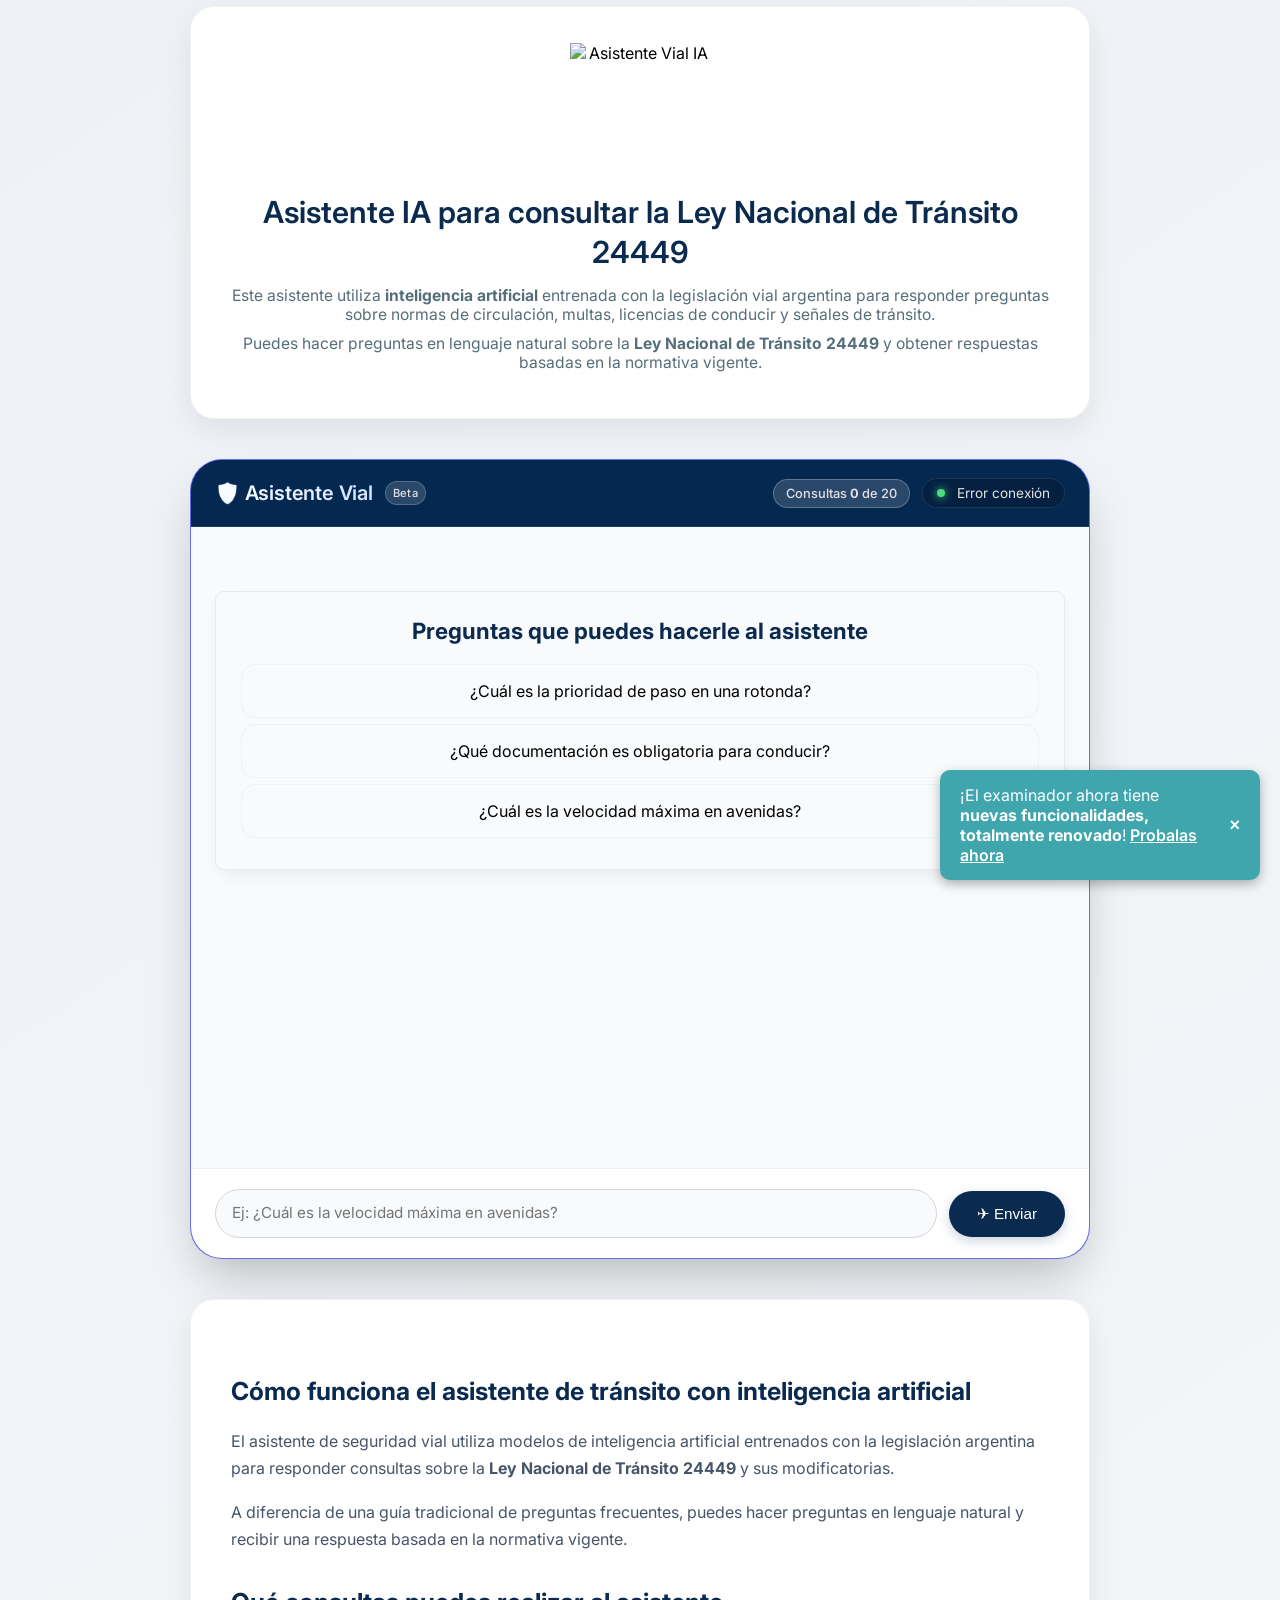
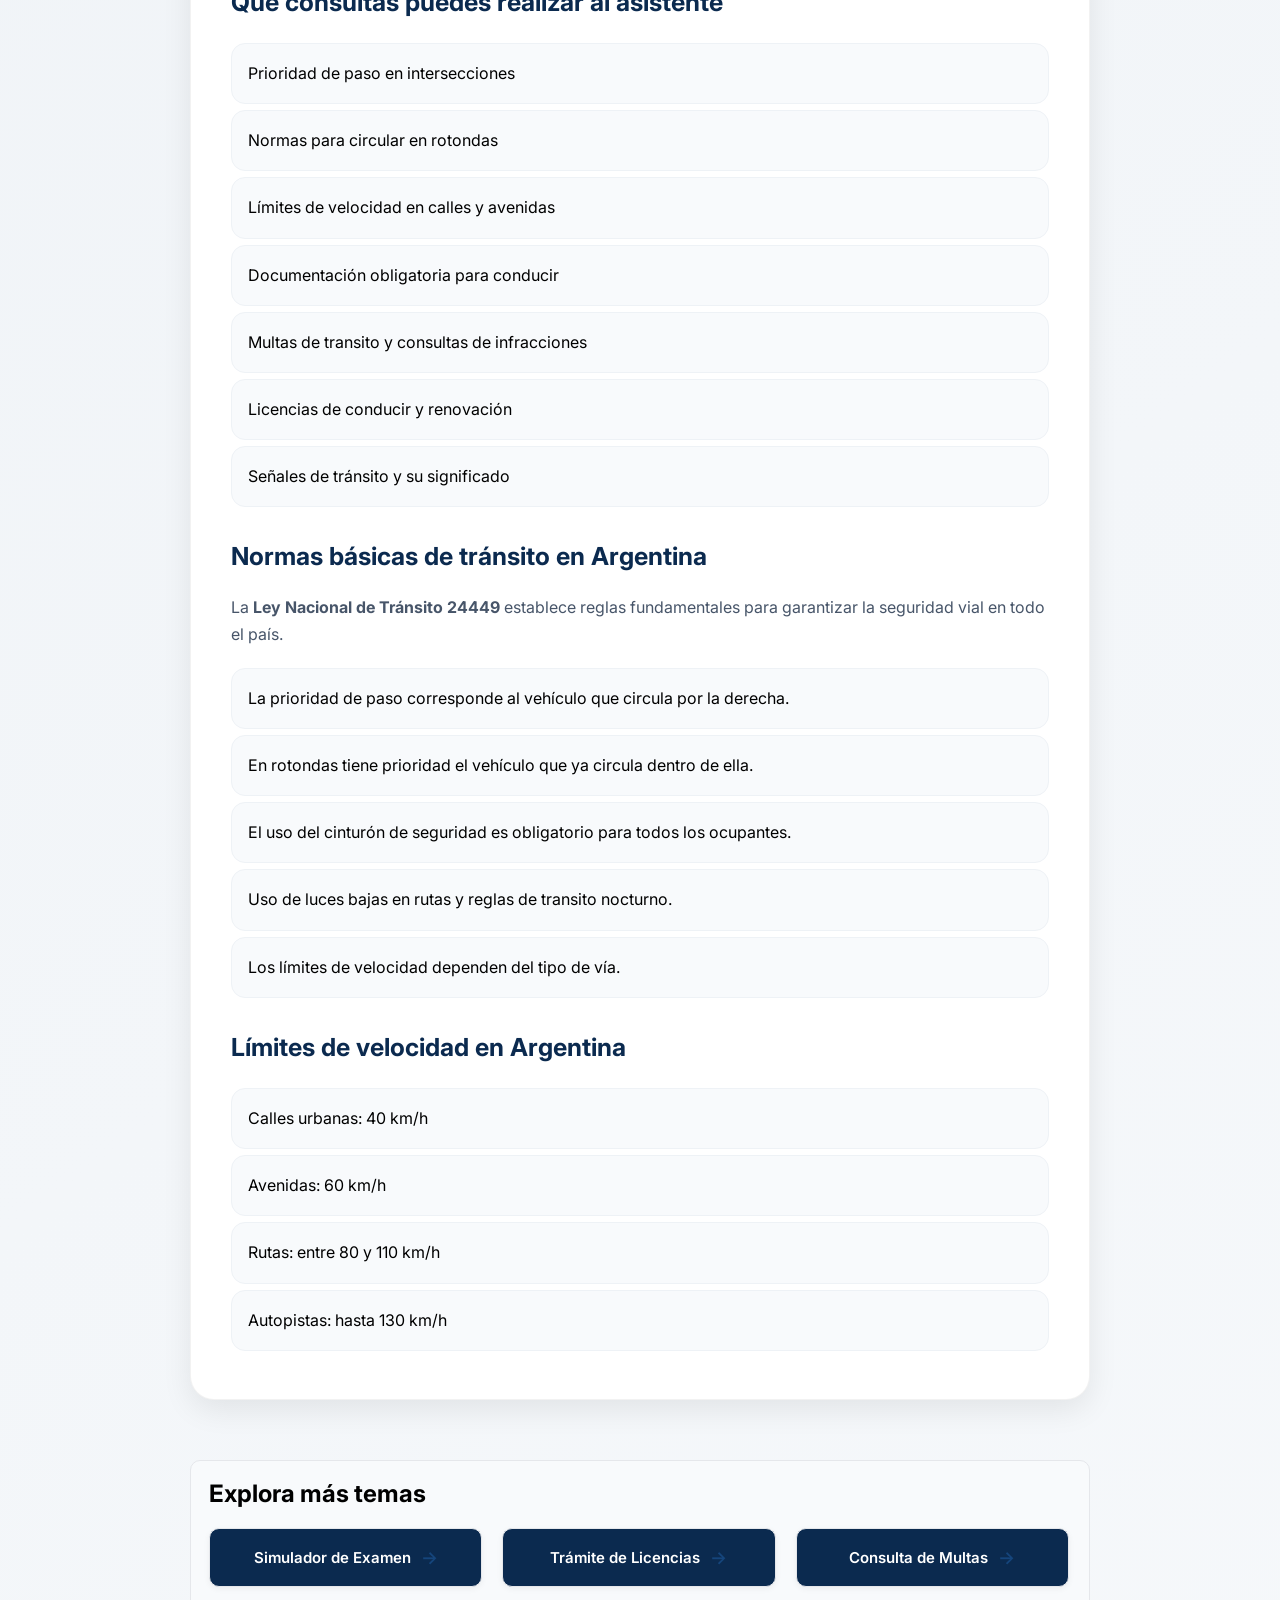
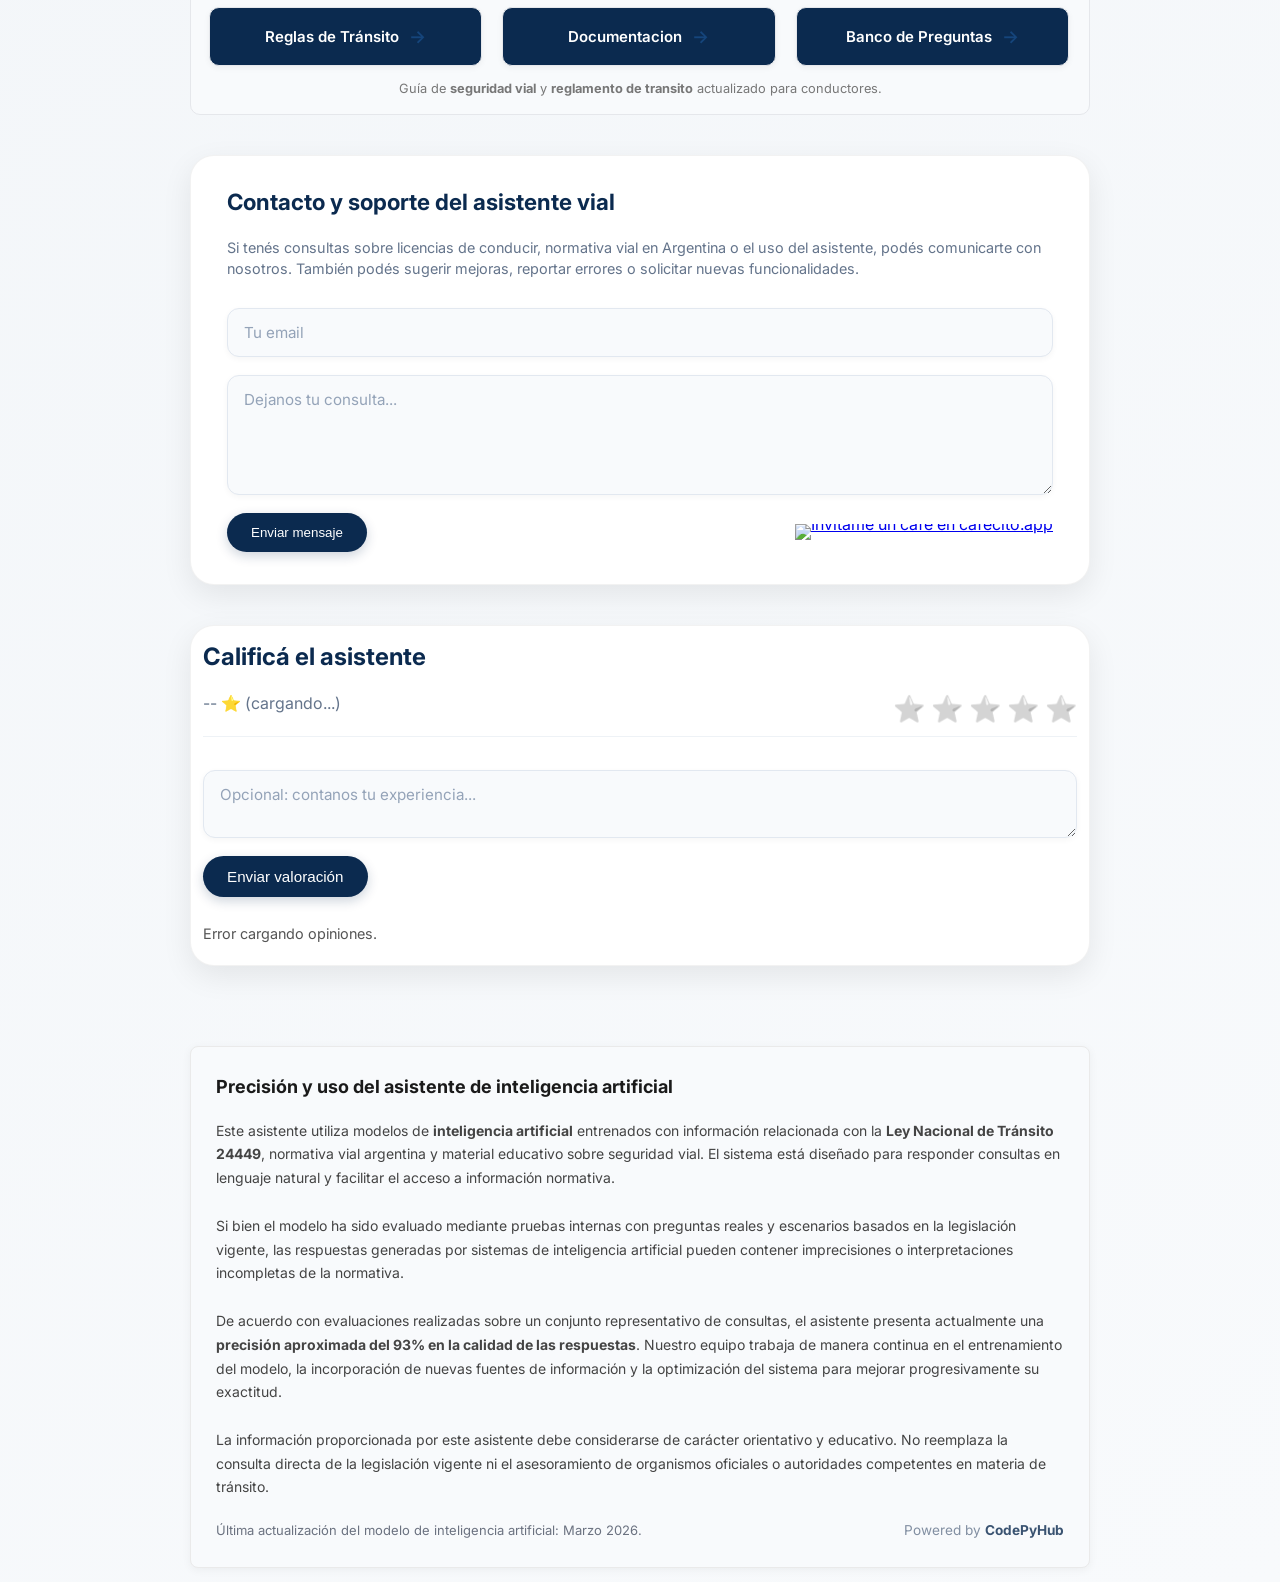
==== commit 0e133650: "disposicion de enlaces arreglada para 2 filas de 3" ====
--- a/frontend/index.html
+++ b/frontend/index.html
@@ -17,7 +17,7 @@
 <meta name="theme-color" content="#000000">
 <meta name="mobile-web-app-capable" content="yes">
 <meta name="apple-mobile-web-app-status-bar-style" content="black-translucent">
-<link rel="stylesheet" href="/frontend/css/styles.css?v=1.0.92">
+<link rel="stylesheet" href="/frontend/css/styles.css?v=1.0.94">
 <link href="https://fonts.googleapis.com/css2?family=Inter:wght@400;500;600&display=swap" rel="stylesheet">
 <meta property="og:title" content="Asistente IA de la Ley de Tránsito 24449">
 <meta property="og:description" content="Consultá normas de tránsito y la Ley 24449 usando inteligencia artificial.">
--- a/frontend/css/styles.css
+++ b/frontend/css/styles.css
@@ -683,14 +683,14 @@
     display: flex !important;
     flex-wrap: wrap !important;
     gap: 20px !important;
-    justify-content: flex-start !important;
 }
 
 #seccion-enlaces .faq-links a {
-    flex: 1 1 200px !important;         
+    width: 100% !important;         
     display: flex !important;
     align-items: center !important;
-    justify-content: space-between !important;
+    justify-content: center !important;
+    gap: 10px !important;    
     padding: 18px 20px !important;
     background: #0b2a4f !important;
     border: 1px solid #e5e7eb !important;
@@ -701,6 +701,7 @@
     font-size: 15px !important;
     box-shadow: 0 2px 6px rgba(0,0,0,0.05) !important;
     transition: all 0.2s ease !important;
+    flex: 0 0 calc(33.333% - 14px) !important;
 }
 
 #seccion-enlaces .faq-links a::after {
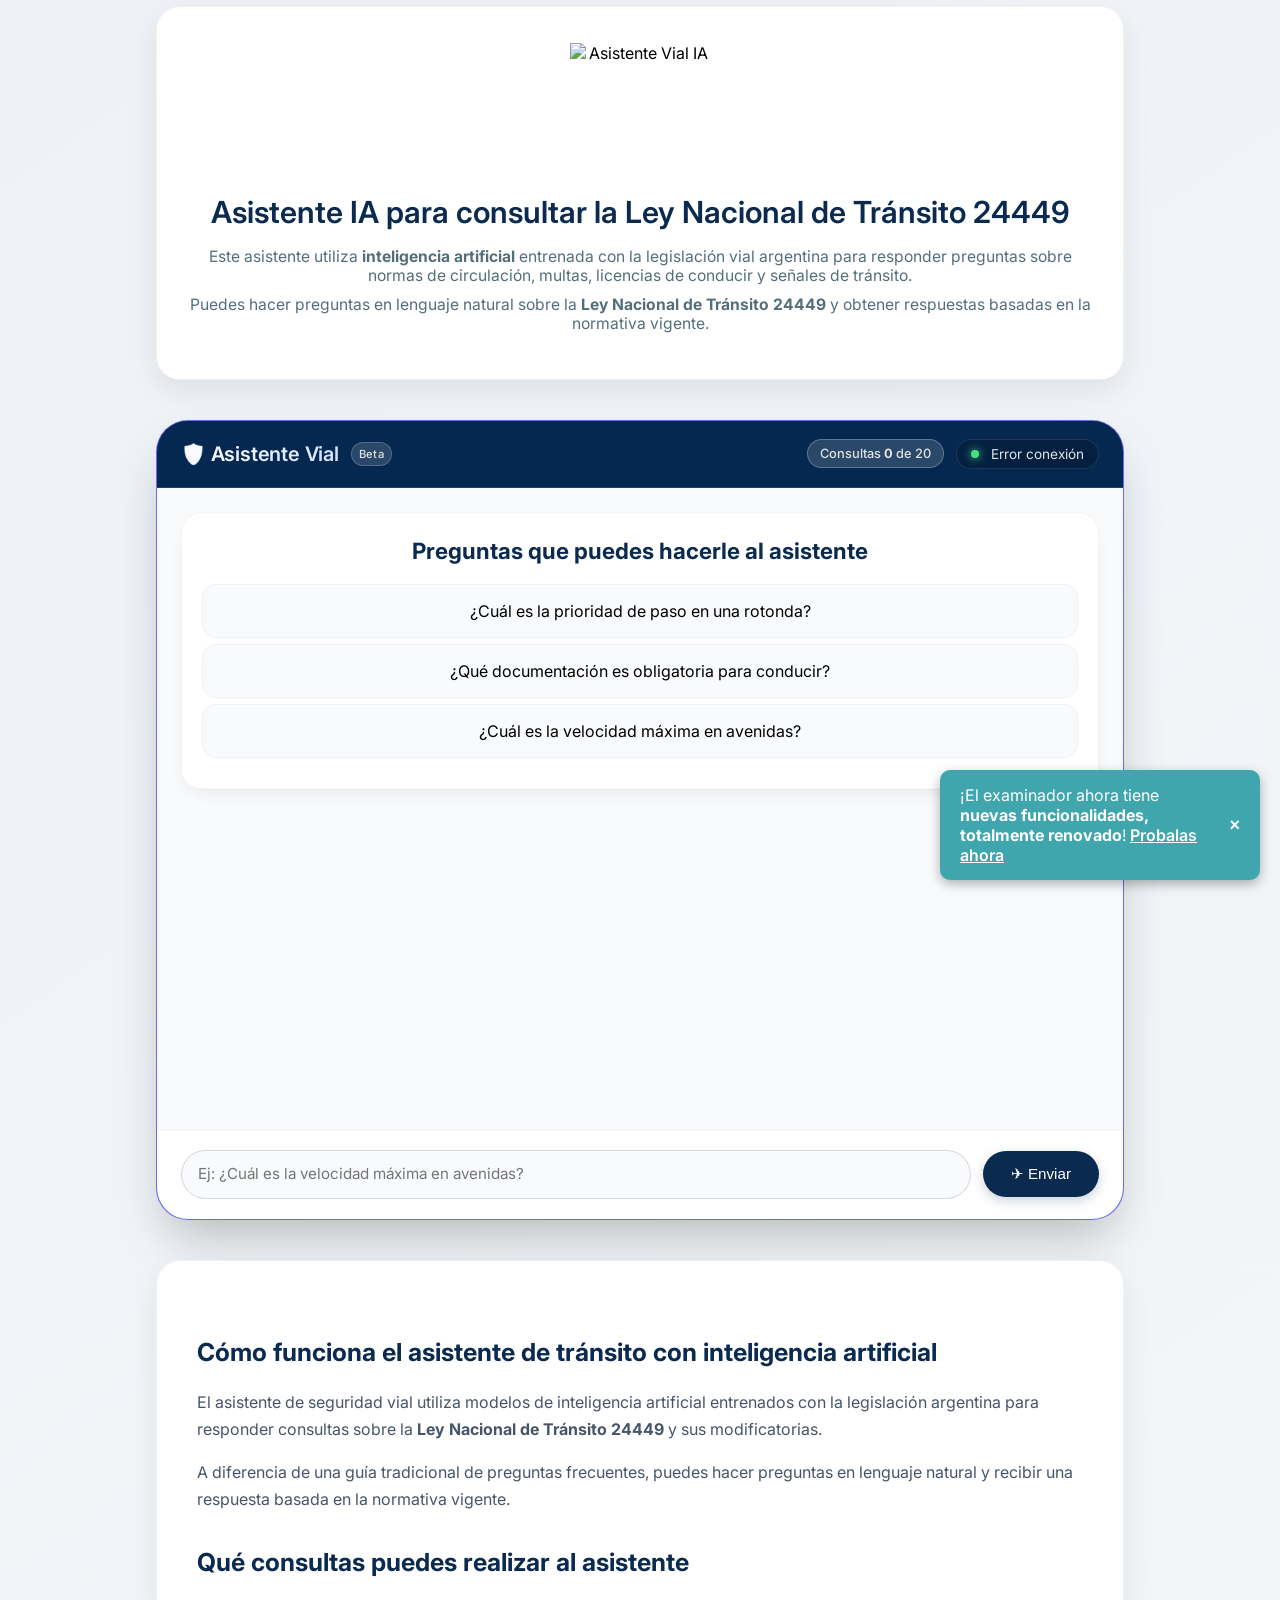
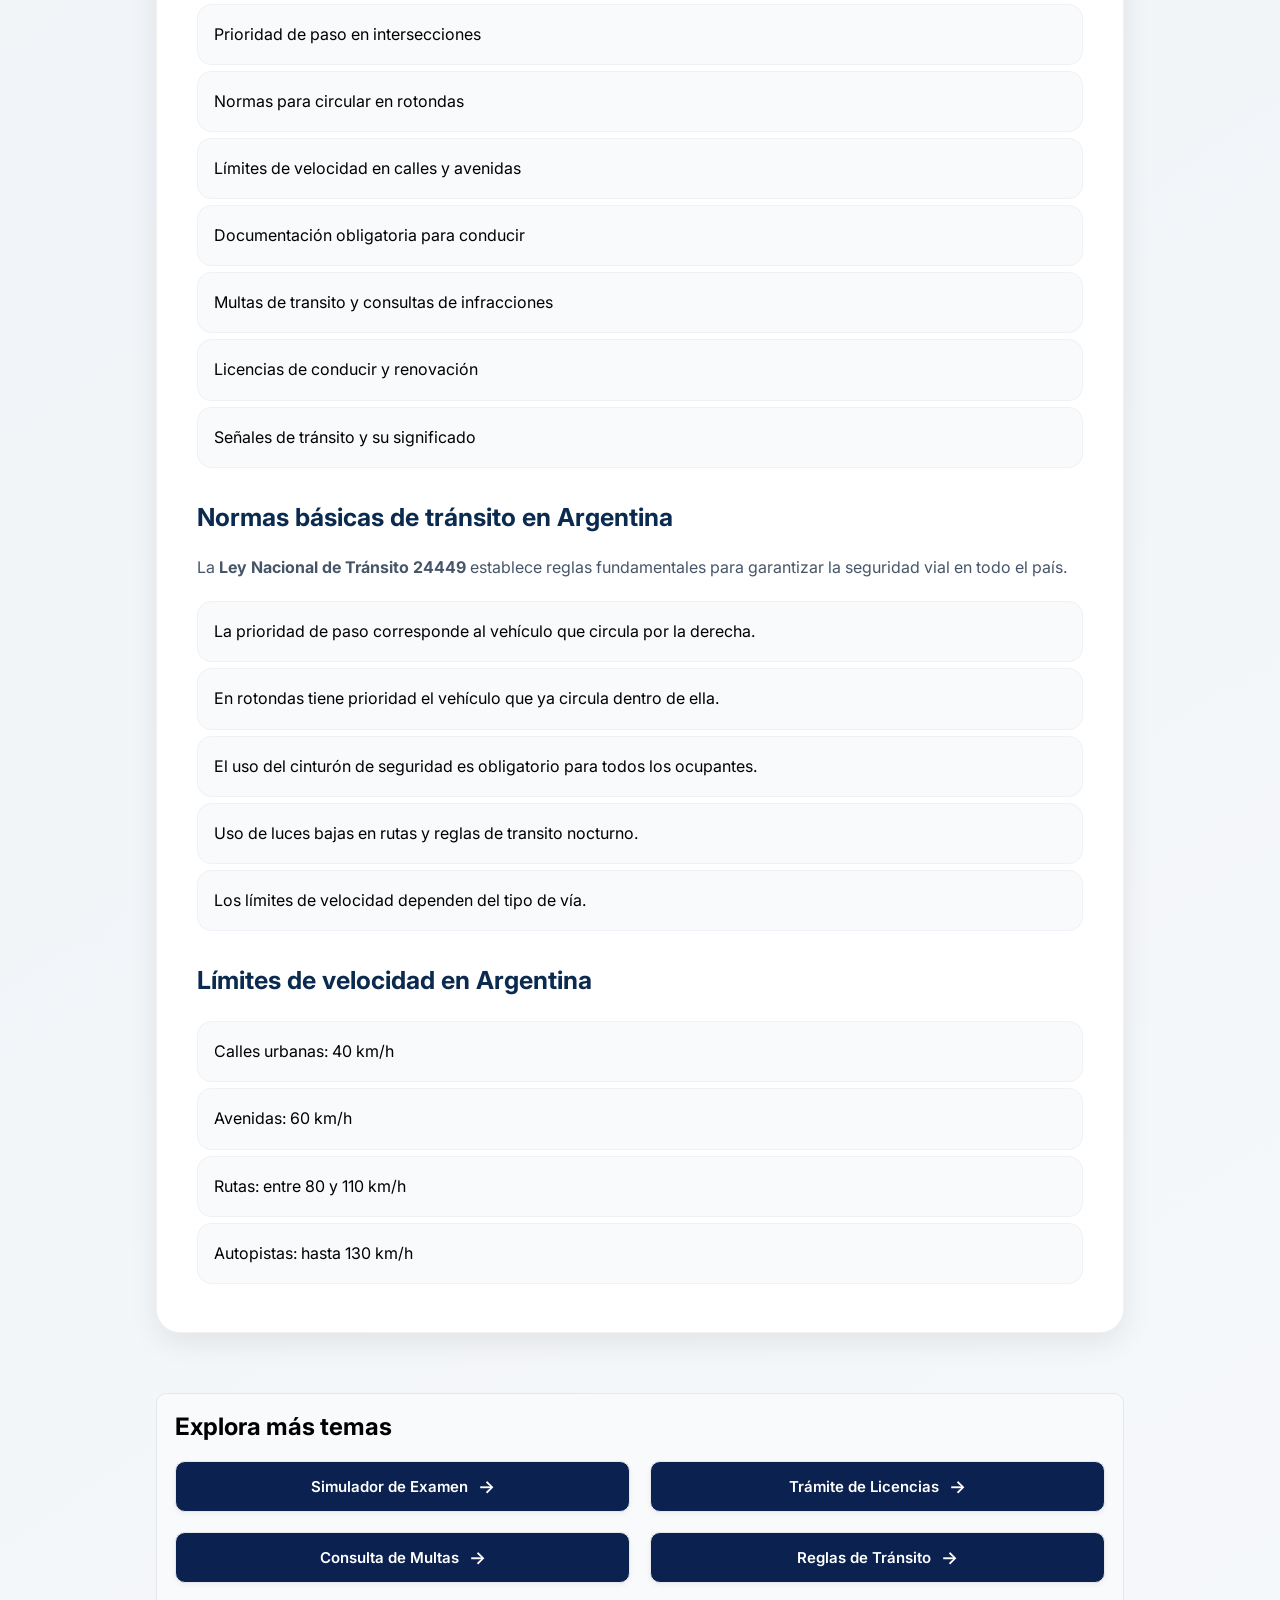
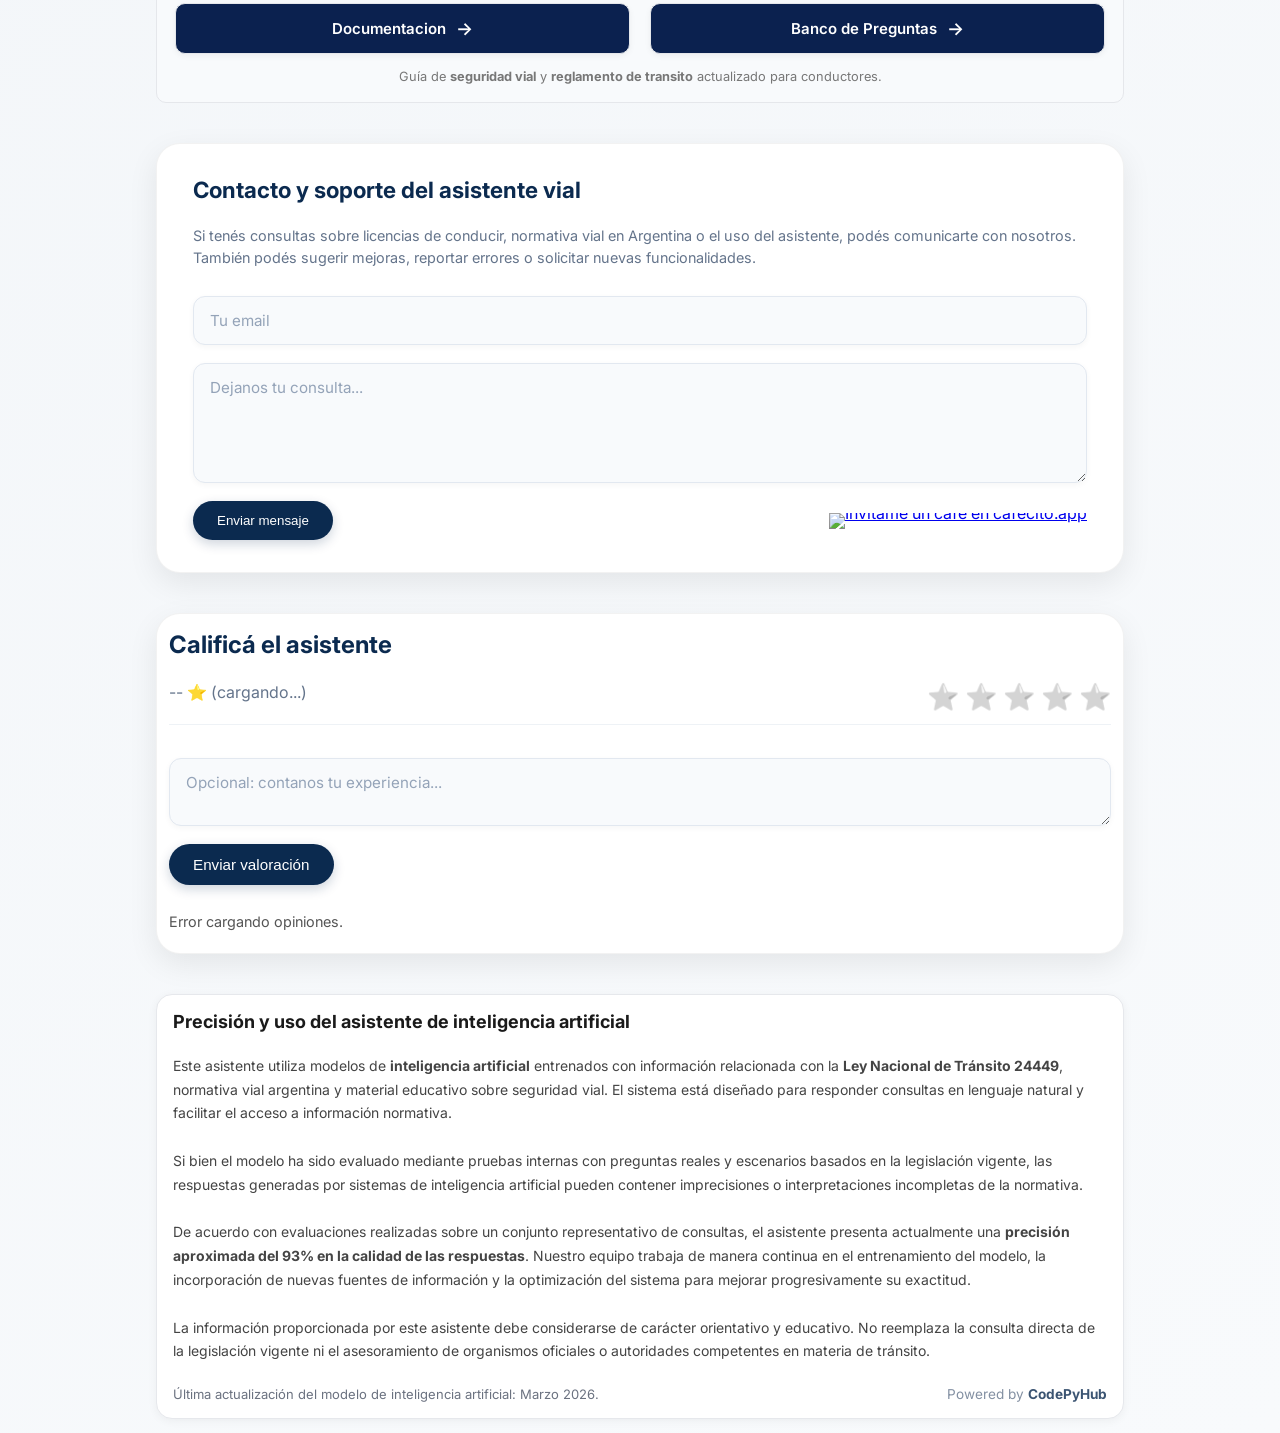
==== commit ca8a77f8: "agregue un endpoint para usar el llm desde un cliente autorizado por clave y whitelist. estilos para" ====
--- a/frontend/index.html
+++ b/frontend/index.html
@@ -17,7 +17,7 @@
 <meta name="theme-color" content="#000000">
 <meta name="mobile-web-app-capable" content="yes">
 <meta name="apple-mobile-web-app-status-bar-style" content="black-translucent">
-<link rel="stylesheet" href="/frontend/css/styles.css?v=1.0.94">
+<link rel="stylesheet" href="/frontend/css/styles.css?v=1.1.00">
 <link href="https://fonts.googleapis.com/css2?family=Inter:wght@400;500;600&display=swap" rel="stylesheet">
 <meta property="og:title" content="Asistente IA de la Ley de Tránsito 24449">
 <meta property="og:description" content="Consultá normas de tránsito y la Ley 24449 usando inteligencia artificial.">
@@ -217,7 +217,7 @@
 
 </section>
  
-<section class="faq-topics" id="seccion-enlaces" style="max-width: 900px; margin-left: auto; margin-right: auto;">
+<section class="faq-topics" id="seccion-enlaces">
   <h2>Explora más temas</h2>
   <div class="faq-links">
     <a href="/examen/" title="Simulador de examen de transito" id="simuladorLink">Simulador de Examen</a>
--- a/frontend/css/styles.css
+++ b/frontend/css/styles.css
@@ -26,15 +26,15 @@
     padding-right:16px;
 }
 
-.welcome-title{
-    width:100%;
-    max-width:900px;
-    text-align:center;
-    background:white;
-    padding:36px 32px;
-    border-radius:24px;
-    box-shadow:0 10px 30px rgba(0,0,0,0.08);
-    border:1px solid rgba(0,0,0,0.05);
+.welcome-title {
+    width: 100%;
+    max-width: 1035px;
+    text-align: center;
+    background: white;
+    padding: 36px 32px;
+    border-radius: 24px;
+    box-shadow: 0 10px 30px rgba(0,0,0,0.08);
+    border: 1px solid rgba(0,0,0,0.05);
 }
 
 .welcome-title span{
@@ -57,18 +57,18 @@
     margin-bottom:10px;
 }
 
-.app{
-    width:100%;
-    max-width:900px;
-    height:85vh;
-    min-height:800px;
-    background:#2530d6;
-    border-radius:32px;
-    box-shadow:0 25px 50px -12px rgba(0,0,0,0.25);
-    display:flex;
-    flex-direction:column;
-    overflow:hidden;
-    border:1px solid rgba(255,255,255,0.3);
+.app {
+    width: 100%;
+    max-width: 1035px;
+    height: 85vh;
+    min-height: 800px;
+    background: #2530d6;
+    border-radius: 32px;
+    box-shadow: 0 25px 50px -12px rgba(0,0,0,0.25);
+    display: flex;
+    flex-direction: column;
+    overflow: hidden;
+    border: 1px solid rgba(255,255,255,0.3);
 }
 
 .header {
@@ -347,14 +347,14 @@
 }
 
 .seo-content {
-    width:100%;
-    max-width:900px;
-    background:white;
-    border-radius:24px;
-    padding:42px 40px;
-    box-shadow:0 10px 30px rgba(0,0,0,0.08);
-    border:1px solid rgba(0,0,0,0.05);
-    line-height:1.7;
+    width: 100%;
+    max-width: 1035px;
+    background: white;
+    border-radius: 24px;
+    padding: 42px 40px;
+    box-shadow: 0 10px 30px rgba(0,0,0,0.08);
+    border: 1px solid rgba(0,0,0,0.05);
+    line-height: 1.7;
 }
 
 .seo-content h2{
@@ -439,15 +439,15 @@
     transform: scale(0.98);
 }
 
-.cta-login{
-    width:100%;
-    max-width:900px;
-    background:white;
-    padding:36px;
-    border-radius:24px;
-    text-align:center;
-    box-shadow:0 10px 30px rgba(0,0,0,0.08);
-    border:1px solid rgba(0,0,0,0.05);
+.cta-login {
+    width: 100%;
+    max-width: 1035px;
+    background: white;
+    padding: 36px;
+    border-radius: 24px;
+    text-align: center;
+    box-shadow: 0 10px 30px rgba(0,0,0,0.08);
+    border: 1px solid rgba(0,0,0,0.05);
 }
 
 .cta-login h3{
@@ -516,19 +516,19 @@
 }
 
 
-.ai-disclaimer{
-    width:100%;
-    max-width:900px;
+.ai-disclaimer {
+    width: 100%;
+    max-width: 1035px;
     margin-top: 0;
     margin-bottom: 8px;
-    background:#ffffff;
-    border-radius:16px;
-    padding:12px 16px;
-    border:1px solid #e6e8ec;
-    box-shadow:0 2px 10px rgba(0,0,0,0.05);
-    font-size:14px;
-    line-height:1.7;
-    color:#444;
+    background: #ffffff;
+    border-radius: 16px;
+    padding: 12px 16px;
+    border: 1px solid #e6e8ec;
+    box-shadow: 0 2px 10px rgba(0,0,0,0.05);
+    font-size: 14px;
+    line-height: 1.7;
+    color: #444;
 }
 
 .ai-disclaimer h2{
@@ -651,82 +651,75 @@
     }
 }
 
-.faq-topics{
-    margin-top:20px;
-    padding:18px;
-    background:#f8fafc;
-    border:1px solid #e5e7eb;
-    border-radius:10px;
-}
-
-.faq-topics h2{
-    margin-top:0;
-    border:none;
-}
-
-.faq-links{
-    display:grid;
-    grid-template-columns:repeat(auto-fit,minmax(200px,1fr));
-    gap:20px;
-    margin-top:20px;
-}
-
-section:last-child{
-    background:#f8fafc;
-    padding:25px;
-    border-radius:8px;
-    margin-top:40px;
-    border:1px solid #eaeaea;
-}
-
-#seccion-enlaces .faq-links {
-    display: flex !important;
-    flex-wrap: wrap !important;
-    gap: 20px !important;
-}
-
-#seccion-enlaces .faq-links a {
-    width: 100% !important;         
-    display: flex !important;
-    align-items: center !important;
-    justify-content: center !important;
-    gap: 10px !important;    
-    padding: 18px 20px !important;
-    background: #0b2a4f !important;
-    border: 1px solid #e5e7eb !important;
-    border-radius: 10px !important;
-    text-decoration: none !important;
-    color: white !important;
-    font-weight: 600 !important;
-    font-size: 15px !important;
-    box-shadow: 0 2px 6px rgba(0,0,0,0.05) !important;
-    transition: all 0.2s ease !important;
-    flex: 0 0 calc(33.333% - 14px) !important;
-}
-
-#seccion-enlaces .faq-links a::after {
-    content: "→" !important;
-    font-size: 18px !important;
-    color: #15457c !important;
-}
-
-#seccion-enlaces .faq-links a:hover {
-    border-color: #2d6cdf !important;
-    background: #15457c !important;
-    transform: translateY(-2px) !important;
-    box-shadow: 0 8px 20px rgba(0,0,0,0.08) !important;
+.faq-topics {
+    width: 100%;
+    max-width: 1035px; 
+    margin-top: 20px;
+    padding: 18px;
+    background: #f8fafc;
+    border: 1px solid #e5e7eb;
+    border-radius: 10px;
+}
+
+.faq-topics h2 {
+    margin-top: 0;
+    border: none;
+}
+
+.faq-links {
+    display: grid;
+    grid-template-columns: repeat(2, 1fr); 
+    gap: 20px;
+    margin-top: 20px;
+}
+
+.faq-links a {
+    display: flex;
+    align-items: center;
+    justify-content: center;
+    gap: 10px;
+    padding: 14px 16px;
+    background: #0b214f;
+    border: 1px solid #e5e7eb;
+    border-radius: 10px;
+    text-decoration: none;
+    color: white;
+    font-weight: 600;
+    font-size: 15px;
+    text-align: center;
+    transition: all 0.2s ease;
+    box-shadow: 0 2px 6px rgba(0,0,0,0.05);
+    white-space: normal;
+    word-break: break-word;
+}
+
+.faq-links a::after {
+    content: "→";
+    font-size: 18px;
+    color: #ffffff;
+    transition: transform 0.2s ease;
+}
+
+.faq-links a:hover {
+    border-color: #2d6cdf;
+    background: #15457c;
+    transform: translateY(-2px);
+    box-shadow: 0 8px 20px rgba(0,0,0,0.08);
+}
+
+.faq-links a:hover::after {
+    transform: translateX(4px);
 }
 
 .contact-box {
     width: 100%;
-    max-width: 900px; 
+    max-width: 1035px;
     margin: 0 auto;
     background: white;
     border-radius: 24px;
     padding: 32px 36px;
-    box-shadow: 0 10px 30px rgba(0, 0, 0, 0.08);
+    box-shadow: 0 10px 30px rgba(0,0,0,0.08);
     border: 1px solid rgba(0,0,0,0.05);
-
     display: flex;
     flex-direction: column;
     gap: 18px;
@@ -774,9 +767,8 @@
 
 .contact-section {
     width: 100%;
-    max-width: 900px;
+    max-width: 1035px;
     margin: 0 auto;
-
     display: flex;
     flex-direction: column;
     gap: 16px;
@@ -880,10 +872,9 @@
     font-weight: 400;
 }
 
-
 @media (max-width: 600px){
 
-     body {
+    body {
         padding: 4px 4px; 
     }
 
@@ -892,7 +883,6 @@
         padding-right: 4px;
         gap: 20px; 
     }
-
 
     .header {
         flex-direction: column;
@@ -959,6 +949,11 @@
         width: 100%;
         padding: 14px 0;
     }
+
+    .faq-links {
+        grid-template-columns: 1fr;
+        gap: 12px;
+    }
 }
 
 .contact-actions a {
@@ -983,8 +978,8 @@
 
 .review-section {
     width: 100%;
-    max-width: 900px;
-    margin-bottom: 0px !important;
+    max-width: 1035px;
+    margin-bottom: 0px;
     background: white;
     border-radius: 24px;
     border: 1px solid rgba(0,0,0,0.05);
@@ -1055,7 +1050,6 @@
     justify-content: space-between;
     flex-wrap: wrap;
     gap: 12px;
-
     padding-bottom: 12px;
     border-bottom: 1px solid #eef2f6; 
 }
@@ -1104,7 +1098,6 @@
     font-family: 'Inter', sans-serif;
     background: #f8fafc;
     transition: all 0.25s ease;
-
     box-shadow: 0 2px 6px rgba(0,0,0,0.04);
 }
 
@@ -1165,17 +1158,17 @@
 }
 
 .reviews-rotator {
-  margin-top: 10px;
-  font-size: 0.9rem;
-  color: #555;
-  min-height: 24px;
-  transition: opacity 0.4s ease;
+    margin-top: 10px;
+    font-size: 0.9rem;
+    color: #555;
+    min-height: 24px;
+    transition: opacity 0.4s ease;
 }
 
 .reviews-rotator.fade-out {
-  opacity: 0;
+    opacity: 0;
 }
 
 .reviews-rotator.fade-in {
-  opacity: 1;
+    opacity: 1;
 }
